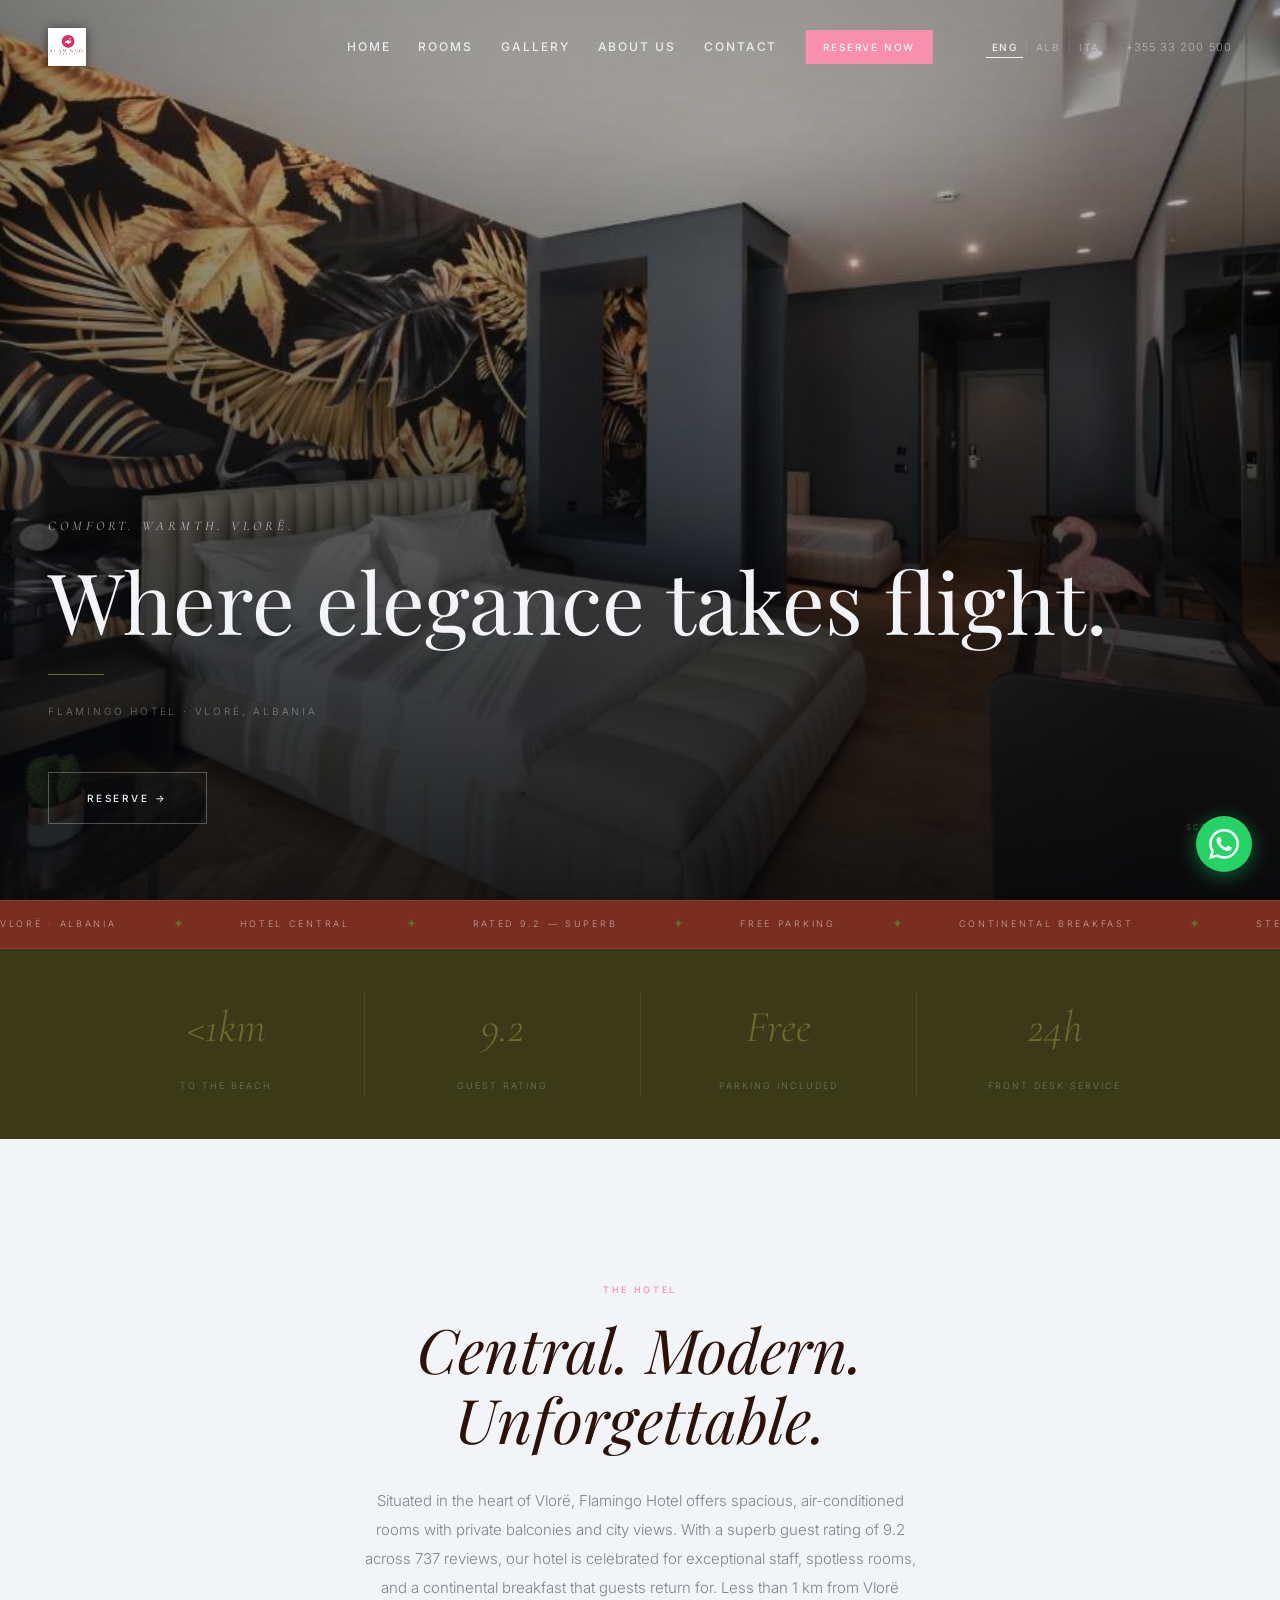
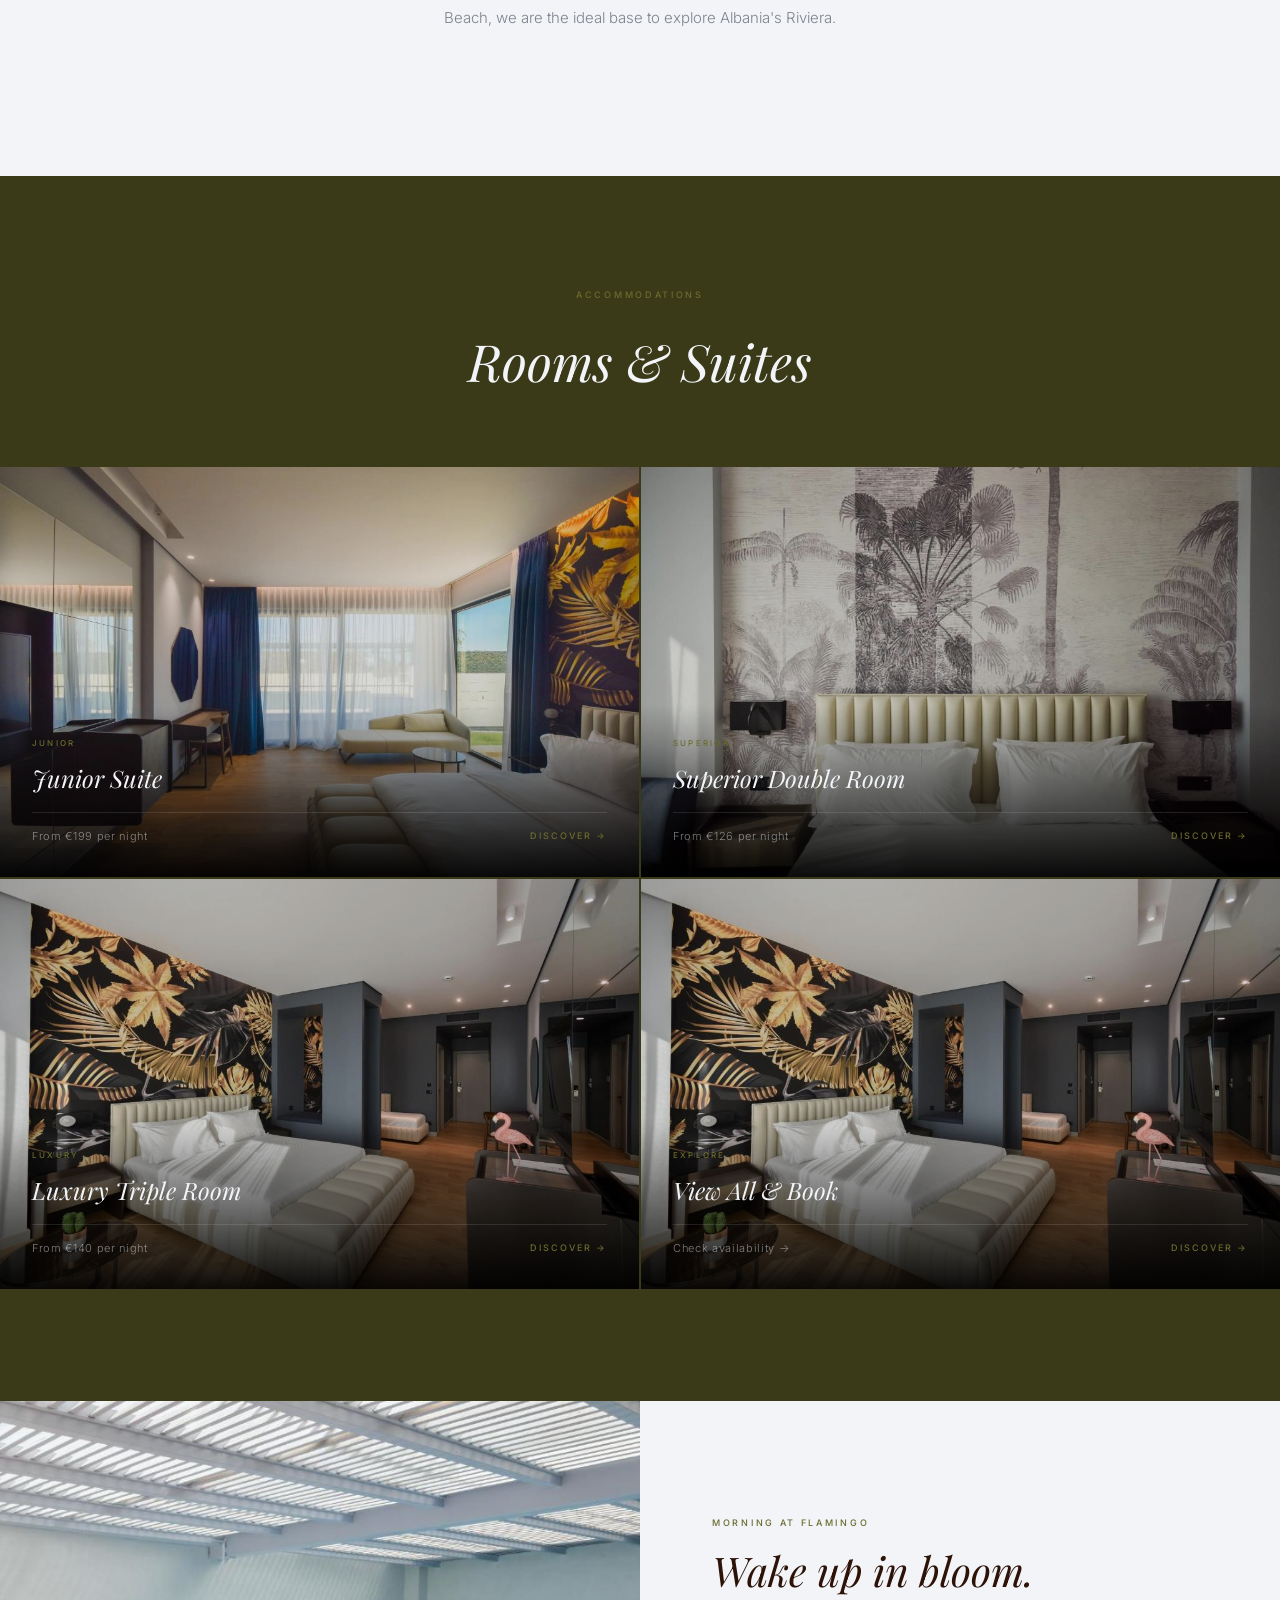
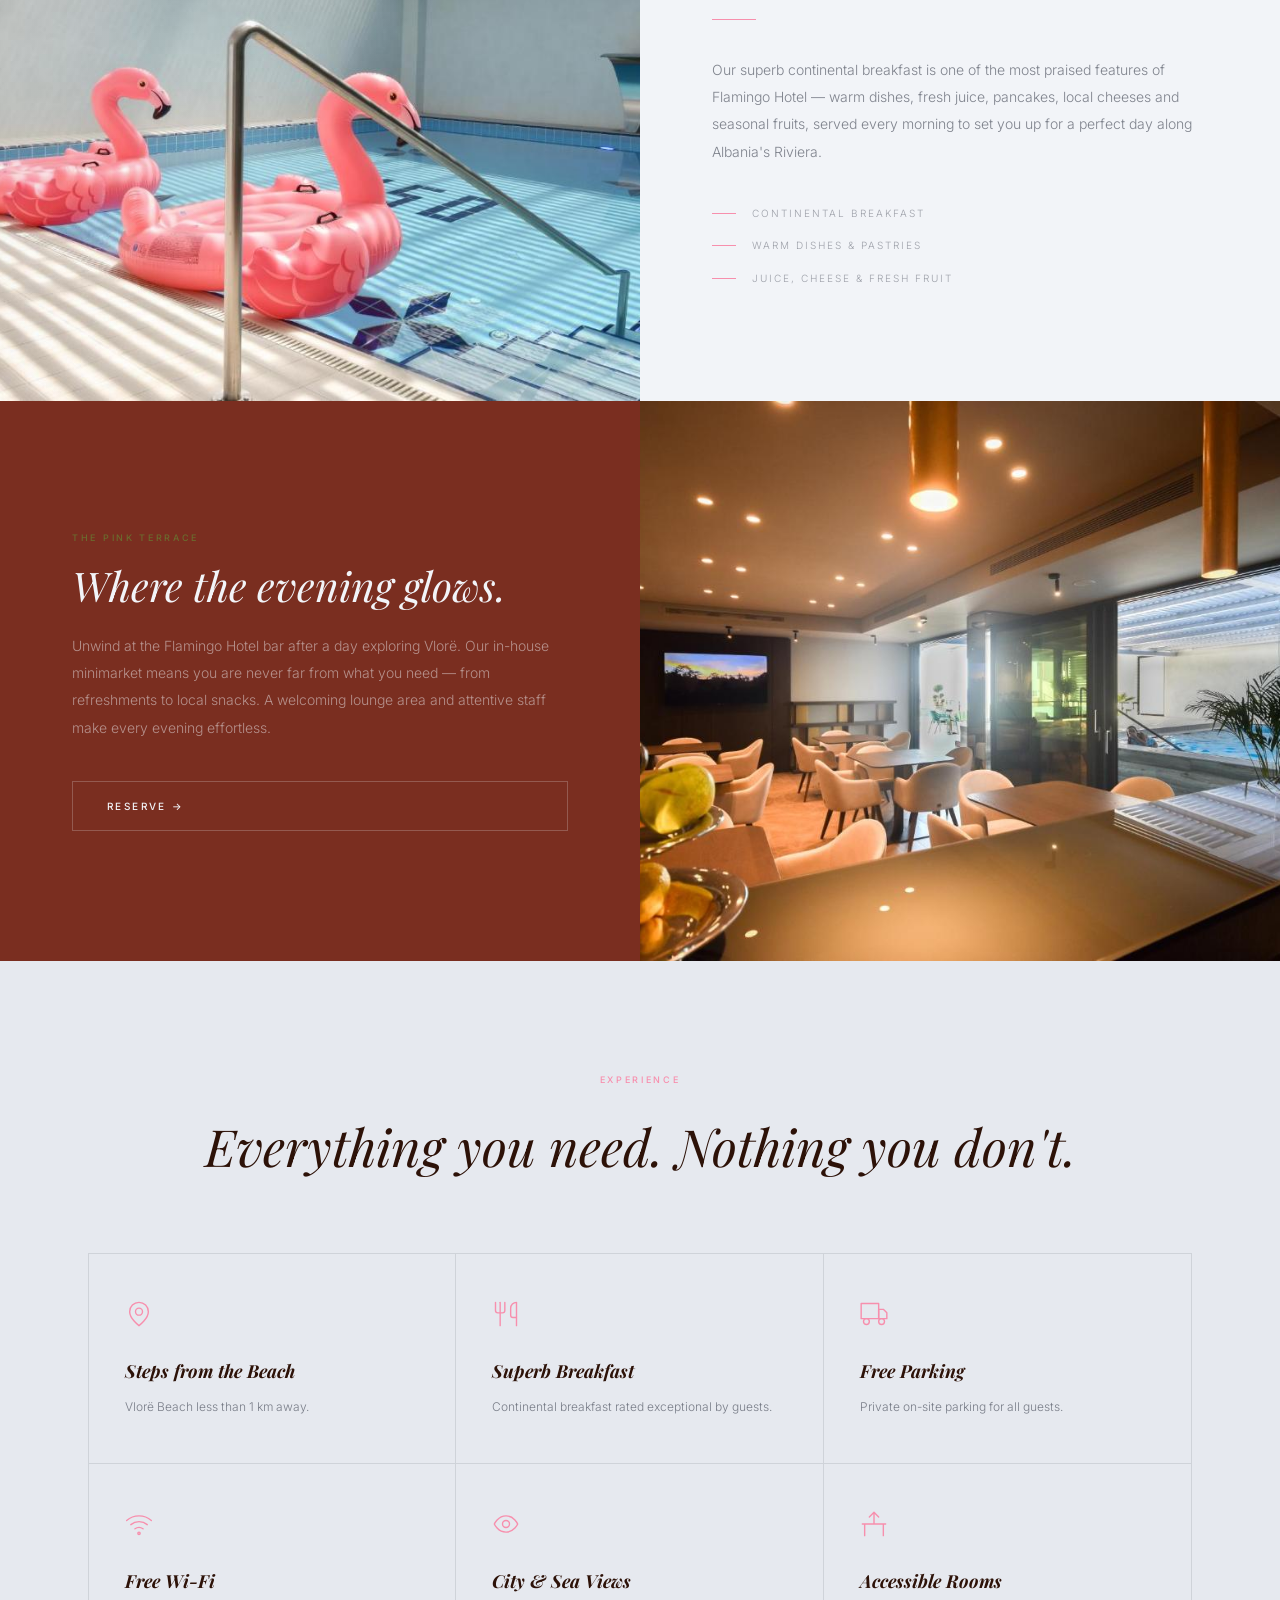
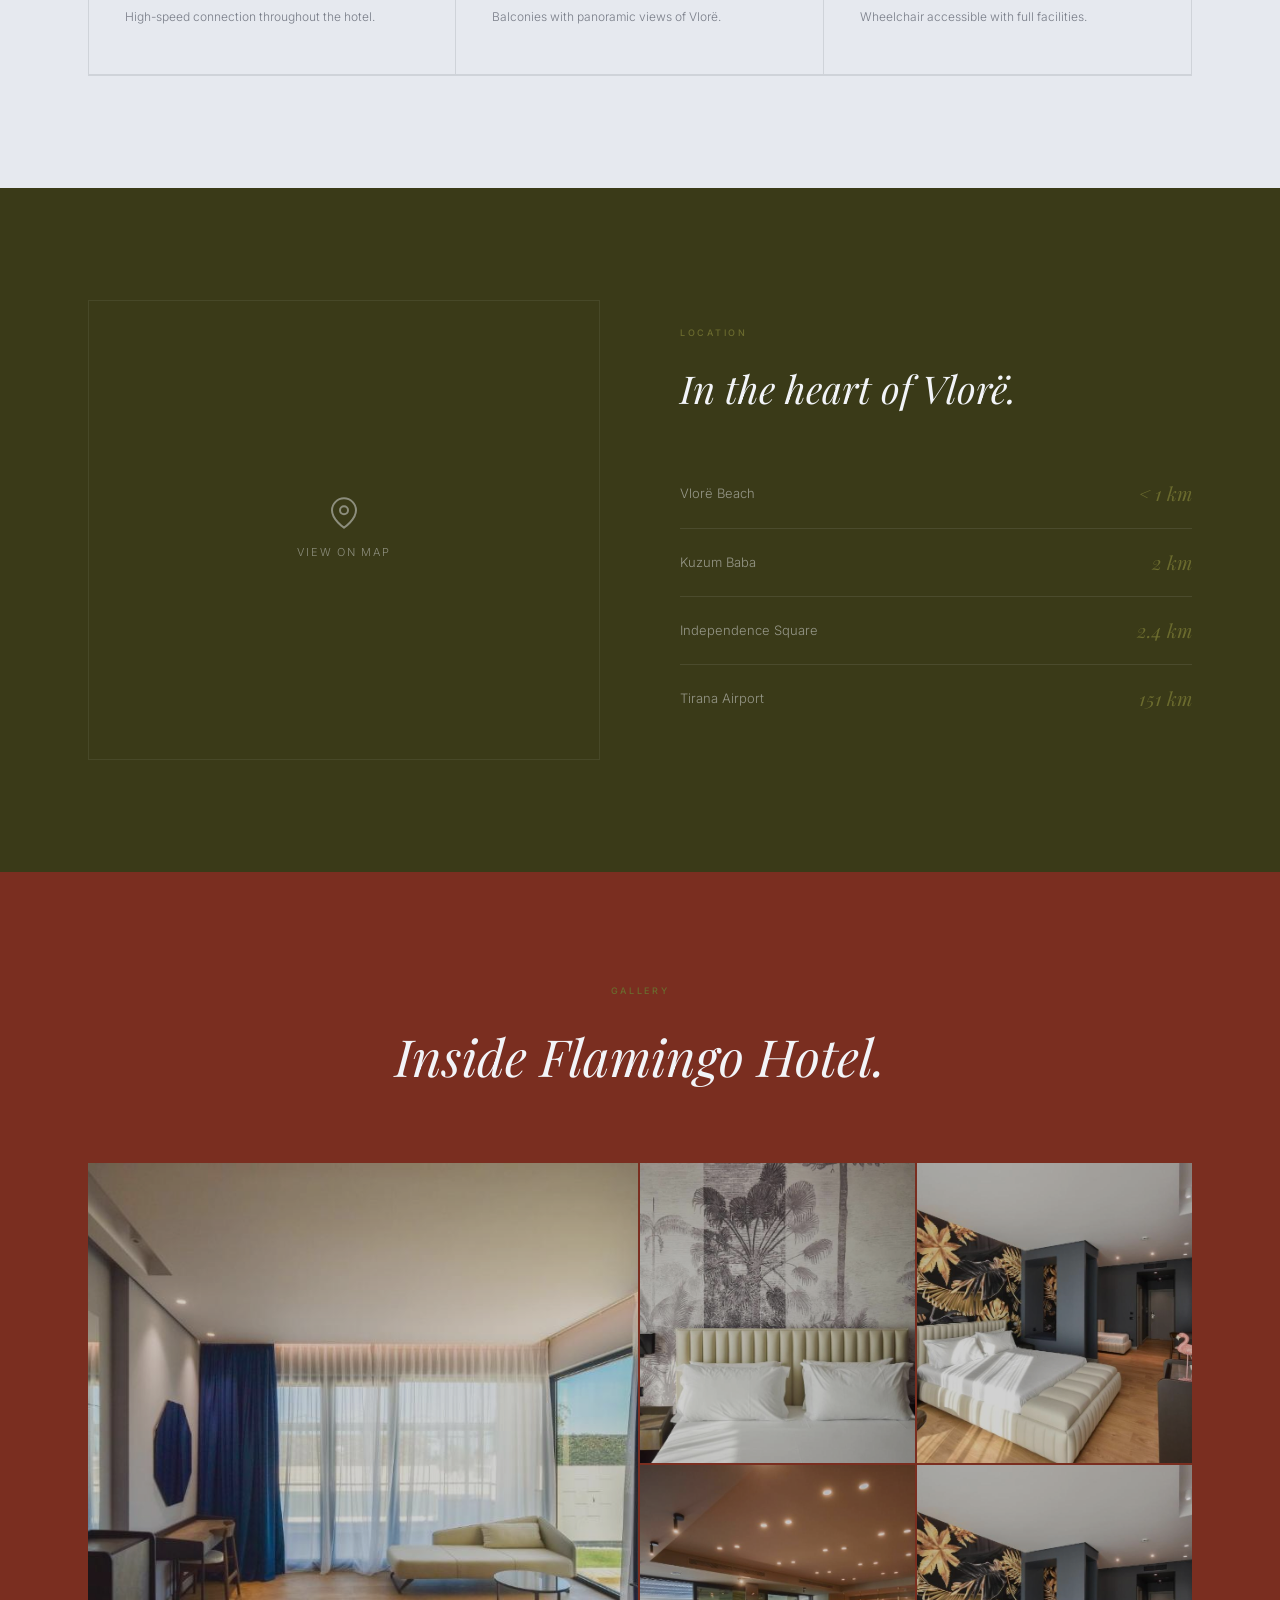
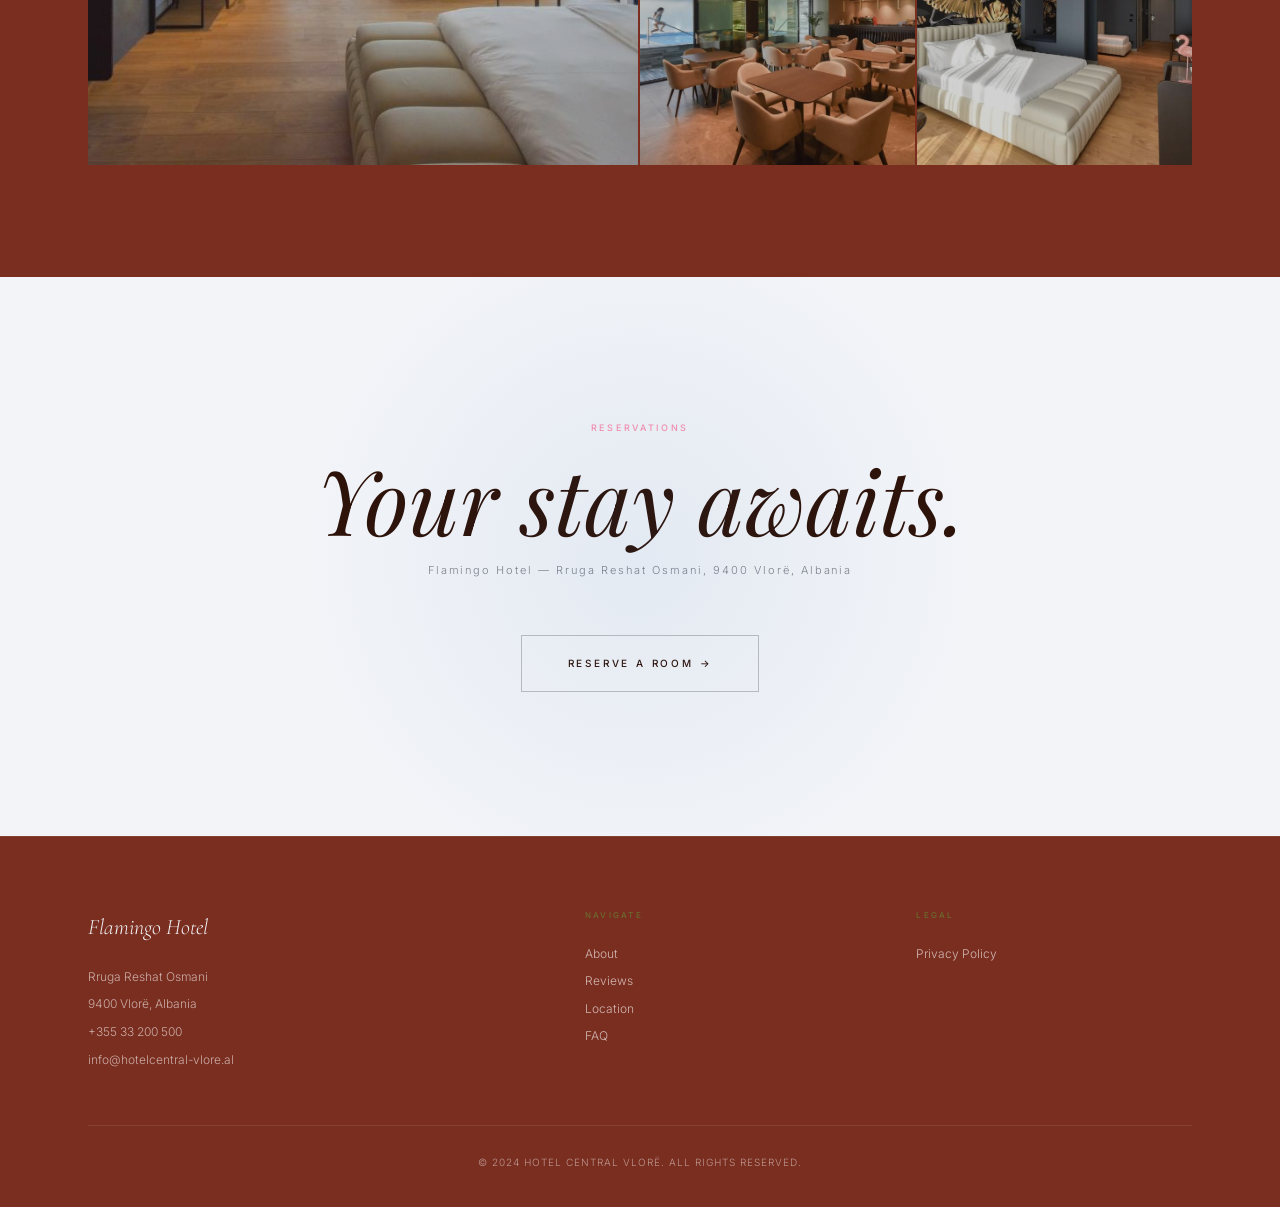
==== index.html @ c15d7612 "Initial commit — Flamingo Hotel Website" ====
﻿<!DOCTYPE html>
<html lang="en">
<head>
    <meta charset="UTF-8">
    <meta name="viewport" content="width=device-width, initial-scale=1.0">
    <title>Flamingo Hotel Vlorë | Luxury Hotel in Albania</title>
    <meta name="description" content="Flamingo Hotel in Vlorë, Albania. Elegant rooms, exceptional dining, and warm hospitality on the Albanian Riviera. Where elegance takes flight.">
    <meta name="keywords" content="Flamingo Hotel Vlore, hotel Albania, luxury accommodation Vlore, Vlore beach hotel, Albania hotel booking">
    <meta name="robots" content="index, follow">
    <link rel="canonical" href="https://www.hotelcentral-vlore.al/">
    <meta property="og:title" content="Flamingo Hotel Vlorë">
    <meta property="og:description" content="Modern hotel in Vlorë, Albania. Superb rating 9.2. Free parking, continental breakfast, spacious rooms.">
    <meta property="og:type" content="website">
    <meta property="og:url" content="https://www.hotelcentral-vlore.al/">
    <meta property="og:image" content="images/r3-hero.jpg">
    <script type="application/ld+json">{"@context":"https://schema.org","@type":"Hotel","name":"Flamingo Hotel","description":"Modern hotel with spacious rooms, free parking and continental breakfast in Vlorë, Albania","url":"https://www.hotelcentral-vlore.al","address":{"@type":"PostalAddress","streetAddress":"Rruga Reshat Osmani","addressLocality":"Vlorë","postalCode":"9400","addressCountry":"AL"},"starRating":{"@type":"Rating","ratingValue":"4"},"aggregateRating":{"@type":"AggregateRating","ratingValue":"9.2","reviewCount":"737"}}</script>

    <link rel="preconnect" href="https://res.cloudinary.com" crossorigin>
    <link rel="preconnect" href="https://fonts.gstatic.com" crossorigin>
    <link rel="dns-prefetch" href="https://cf.bstatic.com">
    <link rel="dns-prefetch" href="https://panel.bookersdesk.com">
    <link rel="preload" as="image"
          href="images/r3-hero.jpg"
          imagesrcset="images/r3-hero.jpg 768w,
                       images/r3-hero.jpg 1440w,
                       images/r3-hero.jpg 2160w"
          imagesizes="100vw"
          fetchpriority="high">
    <link rel="preload" as="style" href="https://fonts.googleapis.com/css2?family=Cormorant+Garamond:ital,wght@0,300;0,400;0,600;1,300;1,400;1,600&family=Playfair+Display:ital,wght@0,400;0,600;1,400&family=Inter:wght@300;400;500&display=optional" onload="this.onload=null;this.rel='stylesheet'">
    <noscript><link rel="stylesheet" href="https://fonts.googleapis.com/css2?family=Cormorant+Garamond:ital,wght@0,300;0,400;0,600;1,300;1,400;1,600&family=Playfair+Display:ital,wght@0,400;0,600;1,400&family=Inter:wght@300;400;500&display=optional"></noscript>


    <style>

        /* ── TOKENS ──────────────────────────────────── */
        :root {
            --dark:    #7A2E20;
            --dark2:   #3A3A18;
            --cream:   #F2F4F8;
            --cream2:  #E6E9EF;
            --ink:     #2D1208;
            --ink-m:   rgba(22,27,43,0.52);
            --border-c:rgba(22,27,43,0.11);
            --gold:    #F78FAD;
            --gold2:   #6B6B2E;
            --white:   #F2F4F8;
            --muted:   rgba(242,244,248,0.50);
            --border:  rgba(242,244,248,0.09);
            --font-d:  'Playfair Display', serif;
            --font-e:  'Cormorant Garamond', serif;
            --font-s:  'Inter', sans-serif;
            --ease:    cubic-bezier(0.4,0,0.2,1);
            --ease-out:cubic-bezier(0.16,1,0.3,1);
        }

        *, *::before, *::after { margin:0; padding:0; box-sizing:border-box; }
        html { scroll-behavior:smooth; }
        body {
            background:var(--dark);
            color:var(--white);
            font-family:var(--font-s);
            font-weight:300;
            line-height:1.65;
            -webkit-font-smoothing:antialiased;
            overflow-x:hidden;
        }
        img  { display:block; width:100%; object-fit:cover; }
        a    { text-decoration:none; color:inherit; }

        .container { max-width:1200px; margin:0 auto; padding:0 48px; }
        @media(max-width:768px){ .container{ padding:0 24px; } }

        .section-label {
            display:block; font-size:9px; letter-spacing:0.3em;
            text-transform:uppercase; color:var(--gold2);
            margin-bottom:16px; font-weight:500;
        }

        @keyframes fadeUp {
            from { opacity:0; transform:translateY(22px); }
            to   { opacity:1; transform:translateY(0); }
        }
        @keyframes wordIn {
            from { opacity:0; filter:blur(14px); transform:translateY(20px); }
            to   { opacity:1; filter:blur(0);    transform:translateY(0); }
        }
        @keyframes lineGrow { from { width:0; } to { width:56px; } }
        @keyframes scrollPulse {
            0%,100% { opacity:0.2; transform:translateY(0); }
            50%     { opacity:0.75; transform:translateY(10px); }
        }
        @keyframes ticker {
            from { transform:translateX(0); }
            to   { transform:translateX(-50%); }
        }

        .reveal {
            opacity:0; transform:translateY(36px);
            transition:opacity 1s var(--ease), transform 1s var(--ease);
        }
        .reveal.active { opacity:1; transform:translateY(0); }
        .reveal-left {
            opacity:0; transform:translateX(-40px);
            transition:opacity 1.1s var(--ease), transform 1.1s var(--ease);
        }
        .reveal-left.active  { opacity:1; transform:translateX(0); }
        .reveal-right {
            opacity:0; transform:translateX(40px);
            transition:opacity 1.1s var(--ease), transform 1.1s var(--ease);
        }
        .reveal-right.active { opacity:1; transform:translateX(0); }

        nav {
            position:fixed; top:0; left:0; width:100%; z-index:1000;
            padding:28px 48px;
            display:flex; justify-content:space-between; align-items:center;
            transition:background 0.5s var(--ease), padding 0.5s var(--ease), box-shadow 0.5s var(--ease);
            color:var(--white);
        }
        nav.scrolled {
            background:rgba(8,11,17,0.95);
            backdrop-filter:blur(18px) saturate(1.2);
            padding:16px 48px;
            box-shadow:0 1px 0 var(--border);
        }
        .nav-logo-wrap { display:flex; align-items:center; }
        .nav-logo-wrap img.nav-logo-img {
            height:38px; width:auto; object-fit:contain;
            filter:drop-shadow(0 1px 6px rgba(0,0,0,0.5));
            transition:height 0.5s;
        }
        nav.scrolled .nav-logo-img { height:30px; }
        /* centre nav links */
        .nav-center {
            display:flex; align-items:center; gap:28px;
            position:absolute; left:50%; transform:translateX(-50%); white-space:nowrap;
        }
        .nav-link {
            font-family:var(--font-s); font-size:12px; letter-spacing:0.16em;
            text-transform:uppercase; font-weight:500; color:var(--white);
            opacity:0.92; transition:opacity 0.2s; cursor:pointer;
        }
        .nav-link:hover { opacity:1; }
        .nav-cta-btn {
            font-family:var(--font-s); font-size:10px; letter-spacing:0.18em;
            text-transform:uppercase; font-weight:500;
            background:var(--gold); color:var(--white);
            padding:9px 18px; border:none; cursor:pointer;
            transition:background 0.25s, opacity 0.25s;
        }
        .nav-cta-btn:hover { background:var(--gold2); }
        .nav-right { display:flex; align-items:center; gap:20px; }
        .nav-phone { font-size:11px; letter-spacing:0.1em; opacity:0.55; }
        .lang-sw   { display:flex; align-items:center; gap:2px; }
        .lang-btn  {
            background:none; border:none; cursor:pointer;
            font-family:var(--font-s); font-size:10px; letter-spacing:0.14em;
            text-transform:uppercase; font-weight:500;
            color:inherit; opacity:0.38; transition:opacity 0.2s; padding:4px 6px;
        }
        .lang-btn:hover { opacity:0.85; }
        .lang-btn.active { opacity:1; border-bottom:1px solid currentColor; }
        .lang-div { font-size:9px; opacity:0.2; }

        @media(max-width:1024px){ .nav-center { display:none; } }
        /* mobile nav buttons */
        .mob-nav-btns {
            display:none;
        }
        .mob-nav-link {
            font-family:var(--font-s); font-size:10px; letter-spacing:0.16em;
            text-transform:uppercase; font-weight:500; color:var(--white);
            opacity:0.72; text-decoration:none; transition:opacity 0.2s;
            padding:6px 0;
        }
        .mob-nav-link:hover { opacity:1; }
        .mob-nav-cta {
            font-family:var(--font-s); font-size:10px; letter-spacing:0.16em;
            text-transform:uppercase; font-weight:500;
            background:var(--gold); color:var(--white);
            padding:7px 14px; text-decoration:none;
            transition:background 0.25s; white-space:nowrap;
        }
        .mob-nav-cta:hover { background:var(--gold2); }
        @media(max-width:768px){
            nav { padding:14px 20px; }
            nav.scrolled { padding:14px 20px; }
            .nav-right { display:none; }
            .mob-nav-btns {
                display:flex; align-items:center; gap:18px;
            }
        }

        /* WhatsApp float button */
        .wa-float {
            position:fixed; bottom:28px; right:28px; z-index:9999;
            width:56px; height:56px; border-radius:50%;
            background:#25D366; display:flex; align-items:center; justify-content:center;
            box-shadow:0 4px 20px rgba(37,211,102,0.45);
            transition:transform 0.25s, box-shadow 0.25s;
            cursor:pointer;
        }
        .wa-float:hover { transform:scale(1.1); box-shadow:0 6px 28px rgba(37,211,102,0.6); }
        .wa-float svg { width:30px; height:30px; fill:#fff; }

        .mobile-top {
            display:none; position:absolute;
            top:72px; left:0; right:0; z-index:10;
            padding:0 24px;
            justify-content:space-between; align-items:center;
        }
        .mobile-logo-text {
            font-family:var(--font-e); font-size:20px; font-style:italic;
            color:#fff; text-shadow:0 1px 8px rgba(0,0,0,0.7);
        }
        .mobile-lang { display:flex; align-items:center; gap:4px; }
        .mobile-lang .lang-btn  { color:#fff; font-size:11px; opacity:0.55; }
        .mobile-lang .lang-btn.active { opacity:1; border-bottom:1px solid rgba(255,255,255,0.65); }
        .mobile-lang .lang-div  { color:rgba(255,255,255,0.2); }
        @media(max-width:767px){ .mobile-top{ display:flex; } }

        .hero {
            position:relative; height:100vh; min-height:640px;
            overflow:hidden; display:flex; align-items:flex-end;
        }
        @keyframes curtainRetract {
            from { transform:scaleX(1); }
            to   { transform:scaleX(0); }
        }
        .hero-curtain-l,
        .hero-curtain-r {
            position:absolute; top:0; bottom:0; width:50.5%;
            background:#F78FAD; z-index:6; pointer-events:none;
            animation:curtainRetract 1.4s cubic-bezier(0.76,0,0.24,1) 0.05s forwards;
        }
        .hero-curtain-l { left:0; transform-origin:left center; }
        .hero-curtain-r { right:0; transform-origin:right center; }
        .hero-bg {
            position:absolute; inset:-60px; z-index:0;
            will-change:transform; transition:transform 0.1s linear; overflow:hidden;
        }
        .hero-bg-img {
            position:absolute; inset:0; width:100%; height:100%;
            object-fit:cover; object-position:center 40%;
        }
        @keyframes heroFloat {
            0%, 100% { transform:translateY(0); }
            50% { transform:translateY(-8px); }
        }
        @media(max-width:767px){
            .hero-bg { inset:0; animation:heroFloat 9s ease-in-out infinite; }
            .hero-bg-img { object-position:center top; }
        }
        .hero-glow {
            position:absolute; inset:0; z-index:1; pointer-events:none;
            background:radial-gradient(ellipse 50% 55% at 8% 92%, rgba(37,99,168,0.12) 0%, transparent 65%);
        }
        .hero-overlay {
            position:absolute; inset:0; z-index:2;
            background:
                radial-gradient(ellipse 130% 70% at 60% 15%, transparent 0%, rgba(0,0,0,0.42) 75%),
                linear-gradient(180deg, rgba(0,0,0,0.12) 0%, rgba(0,0,0,0.18) 30%, rgba(8,11,17,0.84) 100%);
        }
        .hero-content {
            position:relative; z-index:3;
            padding:0 48px 76px; width:100%;
        }
        @media(max-width:768px){ .hero-content{ padding:0 24px 108px; } }

        .hero-eyebrow {
            font-family:var(--font-e); font-size:13px; letter-spacing:0.3em;
            text-transform:uppercase; color:rgba(255,255,255,0.65);
            margin-bottom:20px; font-style:italic; font-weight:400;
            opacity:0; animation:fadeUp 0.9s var(--ease-out) forwards 1.4s;
        }
        .blur-word { display:inline-block; opacity:0; animation:wordIn 0.65s var(--ease-out) forwards; }
        .hero-title {
            font-family:var(--font-d); font-size:clamp(44px, 6.6vw, 96px);
            font-weight:400; color:var(--white); line-height:1.0; margin-bottom:32px;
        }
        @media(max-width:767px){ .hero-title{ font-size:clamp(38px,9.5vw,64px); } }

        .hero-divider {
            width:0; height:1px; background:var(--gold2); margin-bottom:28px;
            animation:lineGrow 0.8s var(--ease-out) forwards 2.9s;
        }
        .hero-sub {
            font-size:10px; letter-spacing:0.28em; text-transform:uppercase;
            color:rgba(255,255,255,0.38); margin-bottom:52px;
            opacity:0; animation:fadeUp 0.7s ease forwards 3.1s;
        }
        .hero-cta {
            display:inline-flex; align-items:center; gap:14px;
            border:1px solid rgba(255,255,255,0.28); color:var(--white);
            padding:17px 38px; font-size:10px; letter-spacing:0.28em;
            text-transform:uppercase; font-weight:500; cursor:pointer;
            transition:background 0.4s var(--ease), border-color 0.4s var(--ease);
            opacity:0; animation:fadeUp 0.7s ease forwards 3.3s;
        }
        .hero-cta:hover { background:var(--gold); border-color:var(--gold); }
        .scroll-cue {
            position:absolute; bottom:44px; right:48px; z-index:3;
            display:flex; flex-direction:column; align-items:center; gap:9px;
            font-size:8px; letter-spacing:0.3em; text-transform:uppercase;
            color:rgba(255,255,255,0.3);
            opacity:0; animation:fadeUp 0.7s ease forwards 3.5s;
        }
        .scroll-arrow { animation:scrollPulse 2.4s ease infinite 3.7s; }
        @media(max-width:768px){ .scroll-cue{ right:24px; bottom:150px; } }

        .ticker {
            background:var(--dark);
            border-top:1px solid var(--border);
            border-bottom:1px solid var(--border);
            padding:16px 0; overflow:hidden;
        }
        .ticker-track { display:flex; white-space:nowrap; animation:ticker 34s linear infinite; }
        .ticker-item {
            font-size:9px; letter-spacing:0.3em; text-transform:uppercase;
            color:rgba(242,244,248,0.6); padding-right:56px; flex-shrink:0;
        }
        .ticker-dot { color:var(--gold2); margin-right:56px; font-size:13px; line-height:1; flex-shrink:0; }

        .stats-bar { background:var(--dark2); padding:42px 0; }
        .stats-inner { display:grid; grid-template-columns:repeat(4,1fr); }
        .stat-item { padding:0 40px; border-left:1px solid var(--border); text-align:center; }
        .stat-item:first-child { border-left:none; }
        .stat-num { font-family:var(--font-e); font-size:44px; font-style:italic; color:var(--gold2); display:block; margin-bottom:7px; }
        .stat-label { font-size:9px; letter-spacing:0.22em; text-transform:uppercase; color:rgba(242,244,248,0.32); }
        @media(max-width:768px){
            .stats-inner { grid-template-columns:repeat(2,1fr); }
            .stat-item { border-left:none; border-top:1px solid var(--border); padding:26px 16px; }
            .stat-item:nth-child(1),.stat-item:nth-child(2) { border-top:none; }
        }

        .manifesto { background:var(--cream); padding:144px 0; text-align:center; }
        .manifesto-inner { max-width:740px; margin:0 auto; }
        .manifesto .section-label { color:var(--gold); }
        .manifesto-title {
            font-family:var(--font-d); font-size:clamp(34px,4.8vw,64px);
            font-weight:400; font-style:italic; line-height:1.14; margin-bottom:32px; color:var(--ink);
        }
        .manifesto-text { font-size:15px; color:var(--ink-m); line-height:1.95; max-width:560px; margin:0 auto; }
        @media(max-width:768px){ .manifesto{ padding:96px 0; } }

        .rooms { background:var(--dark2); padding:112px 0; }
        .section-head { text-align:center; margin-bottom:64px; }
        .section-head h2 {
            font-family:var(--font-d); font-size:clamp(32px,4vw,56px);
            font-weight:400; font-style:italic; color:var(--white);
        }
        .rooms-grid { display:grid; grid-template-columns:repeat(2,1fr); gap:2px; }
        @media(max-width:768px){ .rooms-grid{ grid-template-columns:1fr; gap:10px; } }

        .room-card { position:relative; overflow:hidden; display:block; }
        .room-card-img { height:410px; transition:transform 1.1s var(--ease), filter 0.5s; filter:brightness(0.85); }
        @media(max-width:768px){ .room-card-img{ height:275px; } }
        .room-card:hover .room-card-img { transform:scale(1.06); filter:brightness(0.68); }
        .room-card-body {
            position:absolute; bottom:0; left:0; right:0; padding:32px;
            background:linear-gradient(to top, rgba(0,0,0,0.94) 0%, rgba(0,0,0,0) 100%);
            color:var(--white);
        }
        .room-card-label { font-size:8px; letter-spacing:0.28em; text-transform:uppercase; color:var(--gold2); margin-bottom:8px; font-weight:500; }
        .room-card-name  { font-family:var(--font-d); font-size:24px; font-style:italic; margin-bottom:14px; }
        .room-card-footer {
            display:flex; justify-content:space-between; align-items:center;
            border-top:1px solid rgba(255,255,255,0.11); padding-top:14px;
        }
        .room-price { font-size:11px; opacity:0.5; letter-spacing:0.06em; }
        .room-link { font-size:9px; letter-spacing:0.22em; text-transform:uppercase; color:var(--gold2); font-weight:500; transition:letter-spacing 0.35s var(--ease); }
        .room-card:hover .room-link { letter-spacing:0.32em; }

        .spa { background:var(--cream); }
        .spa-inner { display:grid; grid-template-columns:1fr 1fr; min-height:600px; }
        .spa-img { overflow:hidden; position:relative; }
        .spa-img img { height:100%; transition:transform 1.2s var(--ease); }
        .spa-img:hover img { transform:scale(1.04); }
        .spa-img::after {
            content:''; position:absolute; inset:0;
            background:linear-gradient(135deg, rgba(37,99,168,0.06) 0%, transparent 55%);
            pointer-events:none;
        }
        .spa-content {
            padding:96px 72px; display:flex; flex-direction:column; justify-content:center;
            background:var(--cream);
        }
        .spa-content h2 {
            font-family:var(--font-d); font-size:clamp(30px,3.2vw,52px);
            font-weight:400; font-style:italic; margin-bottom:24px; line-height:1.16; color:var(--ink);
        }
        .gold-rule { width:44px; height:1px; background:var(--gold); margin-bottom:36px; }
        .spa-content p  { font-size:14px; color:var(--ink-m); line-height:1.95; margin-bottom:40px; }
        .spa-features   { display:flex; flex-direction:column; gap:16px; }
        .spa-feature    {
            display:flex; align-items:center; gap:16px;
            font-size:10px; letter-spacing:0.2em; text-transform:uppercase;
            color:rgba(22,27,43,0.38);
        }
        .spa-feature::before { content:''; width:24px; height:1px; background:var(--gold); flex-shrink:0; }
        @media(max-width:768px){
            .spa-inner { grid-template-columns:1fr; }
            .spa-img   { height:320px; }
            .spa-content{ padding:60px 24px; }
        }

        .restaurant { background:var(--dark); }
        .rest-inner { display:grid; grid-template-columns:1fr 1fr; min-height:560px; }
        .rest-content {
            padding:96px 72px; display:flex; flex-direction:column; justify-content:center;
            order:1; background:var(--dark);
        }
        .rest-img { overflow:hidden; order:2; }
        .rest-img img { height:100%; transition:transform 1.2s var(--ease); }
        .rest-img:hover img { transform:scale(1.04); }
        .rest-content h2 {
            font-family:var(--font-d); font-size:clamp(28px,3.2vw,50px);
            font-weight:400; font-style:italic; margin-bottom:22px; line-height:1.16; color:var(--white);
        }
        .rest-content p { font-size:14px; color:var(--muted); line-height:1.95; margin-bottom:40px; }
        .rest-cta {
            display:inline-flex; align-items:center; gap:12px;
            border:1px solid rgba(242,244,248,0.22); color:var(--white);
            padding:16px 34px; font-size:10px; letter-spacing:0.24em;
            text-transform:uppercase; font-weight:500; cursor:pointer;
            transition:background 0.4s var(--ease), border-color 0.4s var(--ease);
        }
        .rest-cta:hover { background:var(--gold); border-color:var(--gold); }
        @media(max-width:768px){
            .rest-inner   { grid-template-columns:1fr; }
            .rest-img     { height:300px; order:1; }
            .rest-content { order:2; padding:60px 24px; }
        }

        .amenities { background:var(--cream2); padding:112px 0; }
        .amenities .section-head h2 { color:var(--ink); }
        .amenities .section-label   { color:var(--gold); }
        .amenities-grid {
            display:grid; grid-template-columns:repeat(3,1fr);
            border:1px solid var(--border-c);
        }
        @media(max-width:768px){ .amenities-grid{ grid-template-columns:repeat(2,1fr); } }
        .amenity-item {
            padding:46px 36px; border-right:1px solid var(--border-c);
            border-bottom:1px solid var(--border-c); transition:background 0.35s;
        }
        .amenity-item:hover { background:var(--cream); }
        .amenity-item:nth-child(3n){ border-right:none; }
        @media(max-width:768px){
            .amenity-item:nth-child(3n) { border-right:1px solid var(--border-c); }
            .amenity-item:nth-child(2n) { border-right:none; }
        }
        .amenity-icon { margin-bottom:22px; color:var(--gold); }
        .amenity-name { font-family:var(--font-d); font-size:18px; font-style:italic; margin-bottom:9px; color:var(--ink); }
        .amenity-desc { font-size:12px; color:var(--ink-m); line-height:1.78; }

        .location { background:var(--dark2); padding:112px 0; }
        .loc-inner { display:grid; grid-template-columns:1fr 1fr; gap:80px; align-items:center; }
        @media(max-width:768px){ .loc-inner{ grid-template-columns:1fr; gap:40px; } }
        .loc-map { overflow:hidden; height:460px; }
        .loc-map iframe { width:100%; height:100%; border:0; filter:grayscale(1) brightness(0.32) contrast(1.1); }
        .loc-content h2 {
            font-family:var(--font-d); font-size:clamp(28px,3vw,48px);
            font-weight:400; font-style:italic; margin-bottom:40px; color:var(--white);
        }
        .distance-list { list-style:none; }
        .distance-item {
            display:flex; justify-content:space-between; align-items:center;
            padding:18px 0; border-bottom:1px solid var(--border);
            font-size:13px; color:var(--muted);
        }
        .distance-item:last-child { border-bottom:none; }
        .dist-val { font-family:var(--font-d); font-size:19px; font-style:italic; color:var(--gold2); }

        .gallery { background:var(--dark); padding:112px 0; }
        .gallery-grid {
            display:grid; grid-template-columns:2fr 1fr 1fr;
            grid-template-rows:300px 300px; gap:2px;
        }
        @media(max-width:768px){
            .gallery-grid { grid-template-columns:1fr 1fr; grid-template-rows:200px 200px 200px; }
            .gallery-item.tall { grid-row:auto; }
        }
        .gallery-item { overflow:hidden; }
        .gallery-item img { height:100%; transition:transform 0.95s var(--ease), filter 0.4s; filter:brightness(0.82); }
        .gallery-item:hover img { transform:scale(1.08); filter:brightness(0.65); }
        .gallery-item.tall { grid-row:1/3; }

        .cta { background:var(--cream); padding:144px 0; text-align:center; position:relative; overflow:hidden; }
        .cta::before {
            content:''; position:absolute; top:50%; left:50%; transform:translate(-50%,-50%);
            width:700px; height:700px;
            background:radial-gradient(circle, rgba(37,99,168,0.07) 0%, transparent 68%);
            pointer-events:none;
        }
        .cta .section-label { color:var(--gold); }
        .cta h2 {
            font-family:var(--font-d); font-size:clamp(46px,7vw,104px);
            font-weight:400; font-style:italic; color:var(--ink); margin-bottom:16px; line-height:1.04;
        }
        .cta-sub { font-size:11px; letter-spacing:0.18em; color:var(--ink-m); margin-bottom:56px; }
        .cta-btn {
            display:inline-flex; align-items:center; gap:14px;
            border:1px solid rgba(22,27,43,0.25); color:var(--ink);
            padding:19px 46px; font-size:10px; letter-spacing:0.28em;
            text-transform:uppercase; font-weight:500; cursor:pointer;
            transition:background 0.4s var(--ease), border-color 0.4s var(--ease), color 0.4s;
        }
        .cta-btn:hover { background:var(--gold); border-color:var(--gold); color:var(--white); }
        @media(max-width:768px){ .cta{ padding:96px 0; } }

        footer {
            background:var(--dark); border-top:1px solid var(--border);
            color:rgba(255,255,255,0.6); padding:72px 0 36px;
        }
        .footer-grid {
            display:grid; grid-template-columns:1.6fr 1fr 1fr;
            gap:56px; margin-bottom:52px;
        }
        @media(max-width:768px){ .footer-grid{ grid-template-columns:1fr; gap:32px; } }
        .footer-brand { font-family:var(--font-e); font-size:22px; font-style:italic; color:var(--white); display:block; margin-bottom:18px; }
        .footer-col-title { font-size:8px; letter-spacing:0.28em; text-transform:uppercase; color:var(--gold2); display:block; margin-bottom:18px; font-weight:500; }
        footer p, footer li { font-size:12px; line-height:2.3; }
        footer a { color:rgba(255,255,255,0.65); transition:color 0.2s; }
        footer a:hover { color:var(--gold2); }
        .footer-bottom {
            border-top:1px solid var(--border); padding-top:28px;
            text-align:center; font-size:10px; letter-spacing:0.1em; color:rgba(255,255,255,0.5);
        }

        @media(prefers-reduced-motion:reduce){
            .reveal,.reveal-left,.reveal-right { transition:opacity 0.3s; transform:none !important; }
            .hero-bg { transform:none !important; }
            .blur-word { animation:fadeUp 0.4s ease forwards; }
            .ticker-track { animation:none; }
        }

        /* map click-to-load */
        .map-placeholder {
            width:100%; height:100%; min-height:460px;
            background:var(--dark2);
            border:1px solid rgba(242,244,248,0.07);
            display:flex; align-items:center; justify-content:center;
            cursor:pointer;
            transition:background 0.25s;
        }
        .map-placeholder:hover { background:rgba(37,99,168,0.12); }
        .map-ph-inner {
            display:flex; flex-direction:column; align-items:center; gap:14px;
            color:rgba(242,244,248,0.45);
            font-family:var(--font-s); font-size:11px; letter-spacing:0.16em;
            text-transform:uppercase;
        }
        .map-frame-hidden { display:none; width:100%; height:460px; border:0; }
    </style>
</head>
<body>

<!-- NAV -->
<nav id="navbar">
    <div class="nav-logo-wrap">
        <img src="images/logo.jpg"
             alt="Flamingo Hotel" class="nav-logo-img" width="147" height="66">
    </div>
    <div class="nav-center">
        <a href="#home"     class="nav-link">Home</a>
        <a href="#rooms"    class="nav-link">Rooms</a>
        <a href="#gallery"  class="nav-link">Gallery</a>
        <a href="#about"    class="nav-link">About Us</a>
        <a href="#contact"  class="nav-link">Contact</a>
        <a href="booking.html" class="nav-cta-btn">Reserve Now</a>
    </div>
    <div class="mob-nav-btns">
        <a href="#home"    class="mob-nav-link">Home</a>
        <a href="#rooms"   class="mob-nav-link">Rooms</a>
        <a href="booking.html" class="mob-nav-cta">Reserve Now</a>
    </div>
    <div class="nav-right">
        <div class="lang-sw">
            <button class="lang-btn active" onclick="setLang('en')">ENG</button>
            <span class="lang-div">|</span>
            <button class="lang-btn" onclick="setLang('sq')">ALB</button>
            <span class="lang-div">|</span>
            <button class="lang-btn" onclick="setLang('it')">ITA</button>
        </div>
        <span class="nav-phone">+355 33 200 500</span>
    </div>
</nav>

<!-- HERO -->
<section class="hero" id="home">
    <div class="hero-curtain-l"></div>
    <div class="hero-curtain-r"></div>
    <div class="hero-bg" id="heroBg">
        <img class="hero-bg-img"
            src="images/r3-hero.jpg"
            srcset="images/r3-hero.jpg 768w,
                    images/r3-hero.jpg 1440w,
                    images/r3-hero.jpg 2160w"
            sizes="100vw"
            alt="Flamingo Hotel Vlorë exterior"
            fetchpriority="high"
            loading="eager"
            width="2160" height="1440">
    </div>
    <div class="hero-glow"></div>
    <div class="hero-overlay"></div>

    <div class="mobile-top">
        <span class="mobile-logo-text">Flamingo Hotel</span>
        <div class="mobile-lang">
            <button class="lang-btn active" onclick="setLang('en')">ENG</button>
            <span class="lang-div">|</span>
            <button class="lang-btn" onclick="setLang('sq')">ALB</button>
            <span class="lang-div">|</span>
            <button class="lang-btn" onclick="setLang('it')">ITA</button>
        </div>
    </div>

    <div class="hero-content">
        <p class="hero-eyebrow" data-i18n="heroLabel"></p>
        <h1 class="hero-title" id="heroTitle">Where elegance takes flight.</h1>
        <div class="hero-divider"></div>
        <p class="hero-sub" data-i18n="heroSub"></p>
        <a href="booking.html" class="hero-cta" data-i18n="reserve"></a>
    </div>

    <div class="scroll-cue">
        <span data-i18n="scroll"></span>
        <span class="scroll-arrow">↓</span>
    </div>
</section>

<!-- TICKER -->
<div class="ticker" aria-hidden="true">
    <div class="ticker-track">
        <span class="ticker-item">VLORË · ALBANIA</span>
        <span class="ticker-dot">✦</span>
        <span class="ticker-item">HOTEL CENTRAL</span>
        <span class="ticker-dot">✦</span>
        <span class="ticker-item">RATED 9.2 — SUPERB</span>
        <span class="ticker-dot">✦</span>
        <span class="ticker-item">FREE PARKING</span>
        <span class="ticker-dot">✦</span>
        <span class="ticker-item">CONTINENTAL BREAKFAST</span>
        <span class="ticker-dot">✦</span>
        <span class="ticker-item">STEPS FROM THE BEACH</span>
        <span class="ticker-dot">✦</span>
        <span class="ticker-item">VLORË · ALBANIA</span>
        <span class="ticker-dot">✦</span>
        <span class="ticker-item">HOTEL CENTRAL</span>
        <span class="ticker-dot">✦</span>
        <span class="ticker-item">RATED 9.2 — SUPERB</span>
        <span class="ticker-dot">✦</span>
        <span class="ticker-item">FREE PARKING</span>
        <span class="ticker-dot">✦</span>
        <span class="ticker-item">CONTINENTAL BREAKFAST</span>
        <span class="ticker-dot">✦</span>
        <span class="ticker-item">STEPS FROM THE BEACH</span>
        <span class="ticker-dot">✦</span>
    </div>
</div>

<!-- STATS -->
<div class="stats-bar">
    <div class="container">
        <div class="stats-inner reveal">
            <div class="stat-item"><span class="stat-num">&lt;1km</span><span class="stat-label" data-i18n="stat1"></span></div>
            <div class="stat-item"><span class="stat-num">9.2</span><span class="stat-label" data-i18n="stat2"></span></div>
            <div class="stat-item"><span class="stat-num" style="font-family:var(--font-e);font-style:italic;">Free</span><span class="stat-label" data-i18n="stat3"></span></div>
            <div class="stat-item"><span class="stat-num">24h</span><span class="stat-label" data-i18n="stat4"></span></div>
        </div>
    </div>
</div>

<!-- MANIFESTO -->
<section class="manifesto" id="about">
    <div class="container">
        <div class="manifesto-inner reveal">
            <span class="section-label" data-i18n="manifestoLabel"></span>
            <h2 class="manifesto-title" data-i18n="manifestoTitle"></h2>
            <p class="manifesto-text" data-i18n="manifestoText"></p>
        </div>
    </div>
</section>

<!-- ROOMS -->
<section class="rooms" id="rooms">
    <div class="container">
        <div class="section-head reveal">
            <span class="section-label" data-i18n="roomsLabel"></span>
            <h2 data-i18n="roomsTitle"></h2>
        </div>
    </div>
    <div class="rooms-grid">
        <a href="room1.html" class="room-card reveal">
            <img class="room-card-img" src="images/r1-hero.jpg" alt="Junior Suite" width="812" height="481" loading="lazy">
            <div class="room-card-body">
                <div class="room-card-label" data-i18n="r1label"></div>
                <div class="room-card-name"  data-i18n="r1name"></div>
                <div class="room-card-footer">
                    <span class="room-price" data-i18n="r1price"></span>
                    <span class="room-link"  data-i18n="discover"></span>
                </div>
            </div>
        </a>
        <a href="room2.html" class="room-card reveal">
            <img class="room-card-img" src="images/r2-hero.jpg" alt="Superior Double Room" width="812" height="481" loading="lazy">
            <div class="room-card-body">
                <div class="room-card-label" data-i18n="r2label"></div>
                <div class="room-card-name"  data-i18n="r2name"></div>
                <div class="room-card-footer">
                    <span class="room-price" data-i18n="r2price"></span>
                    <span class="room-link"  data-i18n="discover"></span>
                </div>
            </div>
        </a>
        <a href="room3.html" class="room-card reveal">
            <img class="room-card-img" src="images/r3-hero.jpg" alt="Luxury Triple Room" width="812" height="481" loading="lazy">
            <div class="room-card-body">
                <div class="room-card-label" data-i18n="r3label"></div>
                <div class="room-card-name"  data-i18n="r3name"></div>
                <div class="room-card-footer">
                    <span class="room-price" data-i18n="r3price"></span>
                    <span class="room-link"  data-i18n="discover"></span>
                </div>
            </div>
        </a>
        <a href="booking.html" class="room-card reveal">
            <img class="room-card-img" src="images/r3-hero.jpg" alt="Flamingo Hotel Vlorë" width="750" height="500" loading="lazy">
            <div class="room-card-body">
                <div class="room-card-label" data-i18n="r4label"></div>
                <div class="room-card-name"  data-i18n="r4name"></div>
                <div class="room-card-footer">
                    <span class="room-price" data-i18n="r4price"></span>
                    <span class="room-link"  data-i18n="discover"></span>
                </div>
            </div>
        </a>
    </div>
</section>

<!-- BREAKFAST -->
<section class="spa" id="breakfast">
    <div class="spa-inner">
        <div class="spa-img reveal-left">
            <img src="images/section-1.jpg" alt="Flamingo Hotel" width="879" height="683" loading="lazy">
        </div>
        <div class="spa-content reveal-right">
            <span class="section-label" data-i18n="spaLabel"></span>
            <h2 data-i18n="spaTitle"></h2>
            <div class="gold-rule"></div>
            <p data-i18n="spaText"></p>
            <div class="spa-features">
                <div class="spa-feature" data-i18n="spaf1"></div>
                <div class="spa-feature" data-i18n="spaf2"></div>
                <div class="spa-feature" data-i18n="spaf3"></div>
            </div>
        </div>
    </div>
</section>

<!-- BAR & LOUNGE -->
<section class="restaurant" id="bar">
    <div class="rest-inner">
        <div class="rest-content reveal-left">
            <span class="section-label" data-i18n="restLabel"></span>
            <h2 data-i18n="restTitle"></h2>
            <p data-i18n="restText"></p>
            <a href="booking.html" class="rest-cta" data-i18n="reserve"></a>
        </div>
        <div class="rest-img reveal-right">
            <img src="images/section-2.jpg" alt="Flamingo Hotel" width="938" height="683" loading="lazy">
        </div>
    </div>
</section>

<!-- AMENITIES -->
<section class="amenities" id="amenities">
    <div class="container">
        <div class="section-head reveal">
            <span class="section-label" data-i18n="amLabel"></span>
            <h2 data-i18n="amTitle"></h2>
        </div>
        <div class="amenities-grid reveal">
            <div class="amenity-item">
                <div class="amenity-icon"><svg width="28" height="28" viewBox="0 0 24 24" fill="none" stroke="currentColor" stroke-width="1.2" stroke-linecap="round" stroke-linejoin="round"><path d="M20 10c0 6-8 12-8 12s-8-6-8-12a8 8 0 0 1 16 0Z"/><circle cx="12" cy="10" r="3"/></svg></div>
                <h3 class="amenity-name" data-i18n="am1n"></h3>
                <p class="amenity-desc"  data-i18n="am1d"></p>
            </div>
            <div class="amenity-item">
                <div class="amenity-icon"><svg width="28" height="28" viewBox="0 0 24 24" fill="none" stroke="currentColor" stroke-width="1.2" stroke-linecap="round" stroke-linejoin="round"><path d="M3 2v7c0 1.1.9 2 2 2h4a2 2 0 0 0 2-2V2"/><path d="M7 2v20"/><path d="M21 15V2a5 5 0 0 0-5 5v6c0 1.1.9 2 2 2h3Zm0 0v7"/></svg></div>
                <h3 class="amenity-name" data-i18n="am2n"></h3>
                <p class="amenity-desc"  data-i18n="am2d"></p>
            </div>
            <div class="amenity-item">
                <div class="amenity-icon"><svg width="28" height="28" viewBox="0 0 24 24" fill="none" stroke="currentColor" stroke-width="1.2" stroke-linecap="round" stroke-linejoin="round"><rect x="1" y="3" width="15" height="13"/><path d="M16 8h4l3 3v5h-7V8Z"/><circle cx="5.5" cy="18.5" r="2.5"/><circle cx="18.5" cy="18.5" r="2.5"/></svg></div>
                <h3 class="amenity-name" data-i18n="am3n"></h3>
                <p class="amenity-desc"  data-i18n="am3d"></p>
            </div>
            <div class="amenity-item">
                <div class="amenity-icon"><svg width="28" height="28" viewBox="0 0 24 24" fill="none" stroke="currentColor" stroke-width="1.2" stroke-linecap="round" stroke-linejoin="round"><path d="M5 12.55a11 11 0 0 1 14.08 0"/><path d="M1.42 9a16 16 0 0 1 21.16 0"/><path d="M8.53 16.11a6 6 0 0 1 6.95 0"/><circle cx="12" cy="20" r="1"/></svg></div>
                <h3 class="amenity-name" data-i18n="am4n"></h3>
                <p class="amenity-desc"  data-i18n="am4d"></p>
            </div>
            <div class="amenity-item">
                <div class="amenity-icon"><svg width="28" height="28" viewBox="0 0 24 24" fill="none" stroke="currentColor" stroke-width="1.2" stroke-linecap="round" stroke-linejoin="round"><path d="M2 12s3-7 10-7 10 7 10 7-3 7-10 7-10-7-10-7Z"/><circle cx="12" cy="12" r="3"/></svg></div>
                <h3 class="amenity-name" data-i18n="am5n"></h3>
                <p class="amenity-desc"  data-i18n="am5d"></p>
            </div>
            <div class="amenity-item">
                <div class="amenity-icon"><svg width="28" height="28" viewBox="0 0 24 24" fill="none" stroke="currentColor" stroke-width="1.2" stroke-linecap="round" stroke-linejoin="round"><path d="M4 22V12M20 22V12M2 12h20M12 2v10M8 6l4-4 4 4"/></svg></div>
                <h3 class="amenity-name" data-i18n="am6n"></h3>
                <p class="amenity-desc"  data-i18n="am6d"></p>
            </div>
        </div>
    </div>
</section>

<!-- LOCATION -->
<section class="location" id="location">
    <div class="container">
        <div class="loc-inner">
            <div class="loc-map reveal-left">
                <div class="map-placeholder" id="mapPlaceholder" onclick="loadMap(this)" title="Click to load map">
                    <div class="map-ph-inner">
                        <svg width="32" height="32" viewBox="0 0 24 24" fill="none" stroke="currentColor" stroke-width="1.5" stroke-linecap="round" stroke-linejoin="round"><path d="M21 10c0 7-9 13-9 13s-9-6-9-13a9 9 0 0118 0z"/><circle cx="12" cy="10" r="3"/></svg>
                        <span>View on Map</span>
                    </div>
                </div>
                <iframe id="mapFrame" class="map-frame-hidden" allowfullscreen title="Flamingo Hotel location"></iframe>
            </div>
            <div class="loc-content reveal-right">
                <span class="section-label" data-i18n="locLabel"></span>
                <h2 data-i18n="locTitle"></h2>
                <ul class="distance-list">
                    <li class="distance-item"><span data-i18n="loc1"></span><span class="dist-val" data-i18n="loc1d"></span></li>
                    <li class="distance-item"><span data-i18n="loc2"></span><span class="dist-val" data-i18n="loc2d"></span></li>
                    <li class="distance-item"><span data-i18n="loc3"></span><span class="dist-val" data-i18n="loc3d"></span></li>
                    <li class="distance-item"><span data-i18n="loc4"></span><span class="dist-val" data-i18n="loc4d"></span></li>
                </ul>
            </div>
        </div>
    </div>
</section>

<!-- GALLERY -->
<section class="gallery" id="gallery">
    <div class="container">
        <div class="section-head reveal">
            <span class="section-label" data-i18n="galLabel"></span>
            <h2 data-i18n="galTitle"></h2>
        </div>
        <div class="gallery-grid reveal">
            <div class="gallery-item tall">
                <img src="images/r1-hero.jpg" alt="Flamingo Hotel Vlorë" loading="lazy">
            </div>
            <div class="gallery-item">
                <img src="images/r2-hero.jpg" alt="Flamingo Hotel Vlorë" loading="lazy">
            </div>
            <div class="gallery-item">
                <img src="images/r3-hero.jpg" alt="Flamingo Hotel Vlorë" loading="lazy">
            </div>
            <div class="gallery-item">
                <img src="images/section-3.jpg" alt="Flamingo Hotel Vlorë" loading="lazy">
            </div>
            <div class="gallery-item">
                <img src="images/r3-hero.jpg" alt="Flamingo Hotel Vlorë" width="750" height="500" loading="lazy">
            </div>
        </div>
    </div>
</section>

<!-- CTA -->
<section class="cta reveal">
    <div class="container">
        <span class="section-label" data-i18n="ctaLabel"></span>
        <h2 data-i18n="ctaTitle"></h2>
        <p class="cta-sub" data-i18n="ctaSub"></p>
        <a href="booking.html" class="cta-btn" data-i18n="ctaBtn"></a>
    </div>
</section>

<!-- FOOTER -->
<!-- WHATSAPP FLOAT -->
<a href="https://wa.me/35533200500" class="wa-float" target="_blank" rel="noopener" aria-label="Chat on WhatsApp">
    <svg viewBox="0 0 24 24" xmlns="http://www.w3.org/2000/svg"><path d="M17.472 14.382c-.297-.149-1.758-.867-2.03-.967-.273-.099-.471-.148-.67.15-.197.297-.767.966-.94 1.164-.173.199-.347.223-.644.075-.297-.15-1.255-.463-2.39-1.475-.883-.788-1.48-1.761-1.653-2.059-.173-.297-.018-.458.13-.606.134-.133.298-.347.446-.52.149-.174.198-.298.298-.497.099-.198.05-.371-.025-.52-.075-.149-.669-1.612-.916-2.207-.242-.579-.487-.5-.669-.51-.173-.008-.371-.01-.57-.01-.198 0-.52.074-.792.372-.272.297-1.04 1.016-1.04 2.479 0 1.462 1.065 2.875 1.213 3.074.149.198 2.096 3.2 5.077 4.487.709.306 1.262.489 1.694.625.712.227 1.36.195 1.871.118.571-.085 1.758-.719 2.006-1.413.248-.694.248-1.289.173-1.413-.074-.124-.272-.198-.57-.347m-5.421 7.403h-.004a9.87 9.87 0 01-5.031-1.378l-.361-.214-3.741.982.998-3.648-.235-.374a9.86 9.86 0 01-1.51-5.26c.001-5.45 4.436-9.884 9.888-9.884 2.64 0 5.122 1.03 6.988 2.898a9.825 9.825 0 012.893 6.994c-.003 5.45-4.437 9.884-9.885 9.884m8.413-18.297A11.815 11.815 0 0012.05 0C5.495 0 .16 5.335.157 11.892c0 2.096.547 4.142 1.588 5.945L.057 24l6.305-1.654a11.882 11.882 0 005.683 1.448h.005c6.554 0 11.89-5.335 11.893-11.893a11.821 11.821 0 00-3.48-8.413z"/></svg>
</a>

<footer id="contact">
    <div class="container">
        <div class="footer-grid">
            <div>
                <span class="footer-brand">Flamingo Hotel</span>
                <p>Rruga Reshat Osmani</p>
                <p>9400 Vlorë, Albania</p>
                <p>+355 33 200 500</p>
                <p>info@hotelcentral-vlore.al</p>
            </div>
            <div>
                <span class="footer-col-title">Navigate</span>
                <p><a href="about.html">About</a></p>
                <p><a href="reviews.html">Reviews</a></p>
                <p><a href="location.html">Location</a></p>
                <p><a href="faq.html">FAQ</a></p>
            </div>
            <div>
                <span class="footer-col-title">Legal</span>
                <p><a href="privacy-policy.html" data-i18n="fp1">Privacy Policy</a></p>
            </div>
        </div>
        <div class="footer-bottom" data-i18n="fcopy"></div>
    </div>
</footer>

<script>
const T = {
    en: {
        heroLabel:"Comfort. Warmth. Vlorë.",
        heroTitle:"Where elegance takes flight.",
        heroSub:"Flamingo Hotel · Vlorë, Albania",
        reserve:"RESERVE →",
        scroll:"SCROLL",
        stat1:"To the beach", stat2:"Guest rating", stat3:"Parking included", stat4:"Front desk service",
        manifestoLabel:"THE HOTEL",
        manifestoTitle:"Central. Modern. Unforgettable.",
        manifestoText:"Situated in the heart of Vlorë, Flamingo Hotel offers spacious, air-conditioned rooms with private balconies and city views. With a superb guest rating of 9.2 across 737 reviews, our hotel is celebrated for exceptional staff, spotless rooms, and a continental breakfast that guests return for. Less than 1 km from Vlorë Beach, we are the ideal base to explore Albania's Riviera.",
        roomsLabel:"ACCOMMODATIONS", roomsTitle:"Rooms & Suites",
        r1label:"JUNIOR",    r1name:"Junior Suite",              r1price:"From €199 per night",
        r2label:"SUPERIOR",  r2name:"Superior Double Room",      r2price:"From €126 per night",
        r3label:"LUXURY",    r3name:"Luxury Triple Room",        r3price:"From €140 per night",
        r4label:"EXPLORE",   r4name:"View All & Book",        r4price:"Check availability →",
        discover:"Discover →",
        spaLabel:"MORNING AT FLAMINGO", spaTitle:"Wake up in bloom.",
        spaText:"Our superb continental breakfast is one of the most praised features of Flamingo Hotel — warm dishes, fresh juice, pancakes, local cheeses and seasonal fruits, served every morning to set you up for a perfect day along Albania's Riviera.",
        spaf1:"Continental Breakfast", spaf2:"Warm dishes & pastries", spaf3:"Juice, cheese & fresh fruit",
        restLabel:"THE PINK TERRACE", restTitle:"Where the evening glows.",
        restText:"Unwind at the Flamingo Hotel bar after a day exploring Vlorë. Our in-house minimarket means you are never far from what you need — from refreshments to local snacks. A welcoming lounge area and attentive staff make every evening effortless.",
        amLabel:"EXPERIENCE", amTitle:"Everything you need. Nothing you don't.",
        am1n:"Steps from the Beach",    am1d:"Vlorë Beach less than 1 km away.",
        am2n:"Superb Breakfast",        am2d:"Continental breakfast rated exceptional by guests.",
        am3n:"Free Parking",            am3d:"Private on-site parking for all guests.",
        am4n:"Free Wi-Fi",              am4d:"High-speed connection throughout the hotel.",
        am5n:"City & Sea Views",        am5d:"Balconies with panoramic views of Vlorë.",
        am6n:"Accessible Rooms",        am6d:"Wheelchair accessible with full facilities.",
        locLabel:"LOCATION", locTitle:"In the heart of Vlorë.",
        loc1:"Vlorë Beach",             loc1d:"< 1 km",
        loc2:"Kuzum Baba",              loc2d:"2 km",
        loc3:"Independence Square",     loc3d:"2.4 km",
        loc4:"Tirana Airport",          loc4d:"151 km",
        galLabel:"GALLERY", galTitle:"Inside Flamingo Hotel.",
        ctaLabel:"RESERVATIONS", ctaTitle:"Your stay awaits.",
        ctaSub:"Flamingo Hotel — Rruga Reshat Osmani, 9400 Vlorë, Albania",
        ctaBtn:"RESERVE A ROOM →",
        fp1:"Privacy Policy",
        fcopy:"© 2024 HOTEL CENTRAL VLORË. ALL RIGHTS RESERVED."
    },
    sq: {
        heroLabel:"Komoditet. Ngrohtësi. Vlorë.",
        heroTitle:"Ku eleganca merr krahë.",
        heroSub:"Flamingo Hotel · Vlorë, Shqipëri",
        reserve:"REZERVO →",
        scroll:"LËVIZ",
        stat1:"Deri në plazh", stat2:"Vlerësimi i mysafirëve", stat3:"Parkim i përfshirë", stat4:"Shërbim recepsioni",
        manifestoLabel:"HOTELI",
        manifestoTitle:"Central. Modern. I paharrueshëm.",
        manifestoText:"I vendosur në zemër të Vlorës, Flamingo Hotel ofron dhoma të gjera me kondicionim ajri, ballkone private dhe pamje të qytetit. Me vlerësim të shkëlqyer 9.2 nga 737 komente, hoteli ynë është i njohur për stafin e jashtëzakonshëm, dhomat e pastra dhe mëngjesin kontinental.",
        roomsLabel:"AKOMODIM", roomsTitle:"Dhoma & Suite",
        r1label:"JUNIOR",    r1name:"Junior Suite",              r1price:"Nga €199 për natë",
        r2label:"SUPERIOR",  r2name:"Dhomë Superior Dyshe",      r2price:"Nga €126 për natë",
        r3label:"LUKSI",     r3name:"Dhomë Triple Luksi",        r3price:"Nga €140 për natë",
        r4label:"EKSPLORONI", r4name:"Shiko të gjitha & Rezervo",  r4price:"Kontrollo disponueshmërinë →",
        discover:"Zbulo →",
        spaLabel:"MËNGJESI NË FLAMINGO", spaTitle:"Zgjohuni në lulëzim.",
        spaText:"Mëngjesi ynë kontinental është një nga tiparet më të lavdëruara të Flamingo Hotel — pjata të ngrohta, lëng frutash të freskët, petulla, djathëra lokalë dhe fruta sezonale.",
        spaf1:"Mëngjes Kontinental", spaf2:"Pjata të ngrohta & ëmbëlsira", spaf3:"Lëng, djathë & fruta të freskëta",
        restLabel:"TERRACA ROZË", restTitle:"Ku mbrëmja ndriçon.",
        restText:"Relaksohuni në barin e Flamingo Hotel pas një dite duke eksploruar Vlorën. Minimarketi ynë brenda hotelit siguron gjithçka keni nevojë.",
        amLabel:"PËRVOJË", amTitle:"Gjithçka keni nevojë. Asgjë tjetër.",
        am1n:"Hapa nga Plazhi",       am1d:"Plazhi i Vlorës më pak se 1 km larg.",
        am2n:"Mëngjes i Shkëlqyer",   am2d:"Mëngjes kontinental i vlerësuar nga mysafirët.",
        am3n:"Parkim Falas",          am3d:"Parkim privat për të gjithë mysafirët.",
        am4n:"Wi-Fi Falas",           am4d:"Lidhje me shpejtësi të lartë kudo.",
        am5n:"Pamje nga Qyteti",      am5d:"Ballkone me pamje panoramike të Vlorës.",
        am6n:"Dhoma të Aksesueshme",  am6d:"Me karrocë me rrota dhe ambiente të plota.",
        locLabel:"VENDNDODHJA", locTitle:"Në zemër të Vlorës.",
        loc1:"Plazhi i Vlorës",     loc1d:"< 1 km",
        loc2:"Kuzum Baba",          loc2d:"2 km",
        loc3:"Sheshi i Pavarësisë", loc3d:"2.4 km",
        loc4:"Aeroporti i Tiranës", loc4d:"151 km",
        galLabel:"GALERIA", galTitle:"Brenda Flamingo Hotel.",
        ctaLabel:"REZERVIME", ctaTitle:"Qëndrimi juaj pret.",
        ctaSub:"Flamingo Hotel — Rruga Reshat Osmani, 9400 Vlorë, Shqipëri",
        ctaBtn:"REZERVO NJË DHOMË →",
        fp1:"Politika e Privatësisë",
        fcopy:"© 2024 HOTEL CENTRAL VLORË. TË GJITHA TË DREJTAT E REZERVUARA."
    },
    it: {
        heroLabel:"Comfort. Calore. Valona.",
        heroTitle:"Dove l'eleganza spicca il volo.",
        heroSub:"Flamingo Hotel · Valona, Albania",
        reserve:"PRENOTA →",
        scroll:"SCORRI",
        stat1:"Dalla spiaggia", stat2:"Valutazione ospiti", stat3:"Parcheggio incluso", stat4:"Servizio 24 ore",
        manifestoLabel:"L'HOTEL",
        manifestoTitle:"Centrale. Moderno. Indimenticabile.",
        manifestoText:"Situato nel cuore di Valona, Flamingo Hotel offre camere spaziose con aria condizionata, balconi privati e vista sulla città. Con un punteggio eccellente di 9,2 su 737 recensioni, siamo rinomati per il personale eccezionale, le camere impeccabili e la colazione continentale.",
        roomsLabel:"SISTEMAZIONI", roomsTitle:"Camere & Suite",
        r1label:"JUNIOR",    r1name:"Junior Suite",              r1price:"Da €199 a notte",
        r2label:"SUPERIOR",  r2name:"Camera Superior Doppia",    r2price:"Da €126 a notte",
        r3label:"LUXURY",    r3name:"Camera Tripla Luxury",      r3price:"Da €140 a notte",
        r4label:"ESPLORA",   r4name:"Vedi tutte & Prenota",   r4price:"Verifica disponibilità →",
        discover:"Scopri →",
        spaLabel:"LA MATTINA AL FLAMINGO", spaTitle:"Svegliatevi in fiore.",
        spaText:"La nostra superba colazione continentale è uno dei tratti più apprezzati di Flamingo Hotel — piatti caldi, succo fresco, pancakes, formaggi locali e frutta di stagione, serviti ogni mattina.",
        spaf1:"Colazione Continentale", spaf2:"Piatti caldi & pasticceria", spaf3:"Succo, formaggio & frutta fresca",
        restLabel:"LA TERRAZZA ROSA", restTitle:"Dove la serata brilla.",
        restText:"Rilassatevi al bar dell'Flamingo Hotel dopo una giornata alla scoperta di Valona. Il nostro minimarket interno garantisce tutto ciò di cui avete bisogno.",
        amLabel:"ESPERIENZE", amTitle:"Tutto ciò di cui avete bisogno. Nient'altro.",
        am1n:"A passi dalla Spiaggia",   am1d:"Spiaggia di Valona a meno di 1 km.",
        am2n:"Colazione Superba",        am2d:"Colazione continentale elogiata dagli ospiti.",
        am3n:"Parcheggio Gratuito",      am3d:"Parcheggio privato per tutti gli ospiti.",
        am4n:"Wi-Fi Gratuito",           am4d:"Connessione ad alta velocità ovunque.",
        am5n:"Vista Città & Mare",       am5d:"Balconi con vista panoramica su Valona.",
        am6n:"Camere Accessibili",       am6d:"Accessibili in sedia a rotelle con strutture complete.",
        locLabel:"POSIZIONE", locTitle:"Nel cuore di Valona.",
        loc1:"Spiaggia di Valona",       loc1d:"< 1 km",
        loc2:"Kuzum Baba",               loc2d:"2 km",
        loc3:"Piazza dell'Indipendenza", loc3d:"2,4 km",
        loc4:"Aeroporto di Tirana",      loc4d:"151 km",
        galLabel:"GALLERIA", galTitle:"Dentro Flamingo Hotel.",
        ctaLabel:"PRENOTAZIONI", ctaTitle:"Il vostro soggiorno vi aspetta.",
        ctaSub:"Flamingo Hotel — Rruga Reshat Osmani, 9400 Valona, Albania",
        ctaBtn:"PRENOTA UNA CAMERA →",
        fp1:"Privacy Policy",
        fcopy:"© 2024 HOTEL CENTRAL VLORË. TUTTI I DIRITTI RISERVATI."
    }
};

let currentLang = localStorage.getItem('lang') || 'en';
if (!T[currentLang]) currentLang = 'en';

function setLang(lang) {
    currentLang = lang;
    localStorage.setItem('lang', lang);
    const t = T[lang];
    document.querySelectorAll('[data-i18n]').forEach(el => {
        const k = el.getAttribute('data-i18n');
        if (t[k] !== undefined) el.textContent = t[k];
    });
    buildHeroTitle(t.heroTitle);
    const map = { en:'ENG', sq:'ALB', it:'ITA' };
    document.querySelectorAll('.lang-btn').forEach(btn => {
        btn.classList.toggle('active', btn.textContent.trim() === map[lang]);
    });
}

function buildHeroTitle(text) {
    const el = document.getElementById('heroTitle');
    el.innerHTML = text.split(' ').map((word, i) =>
        `<span class="blur-word" style="animation-delay:${1.7 + i * 0.22}s">${word}</span>`
    ).join(' ');
    el.style.minHeight = el.offsetHeight + 'px';
}

const navbar = document.getElementById('navbar');
window.addEventListener('scroll', () => {
    navbar.classList.toggle('scrolled', window.scrollY > 60);
}, { passive:true });

const heroBg = document.getElementById('heroBg');
let _isMob = window.innerWidth <= 767;
window.addEventListener('resize', () => { _isMob = window.innerWidth <= 767; }, { passive:true });
let _rafPending = false;
window.addEventListener('scroll', () => {
    if (_isMob || _rafPending) return;
    _rafPending = true;
    requestAnimationFrame(() => {
        heroBg.style.transform = `translateY(${window.scrollY * 0.38}px)`;
        _rafPending = false;
    });
}, { passive:true });

const revealObs = new IntersectionObserver(entries => {
    entries.forEach(e => {
        if (e.isIntersecting) { e.target.classList.add('active'); revealObs.unobserve(e.target); }
    });
}, { threshold:0.1 });
document.querySelectorAll('.reveal, .reveal-left, .reveal-right').forEach(el => revealObs.observe(el));

document.addEventListener('DOMContentLoaded', () => setLang(currentLang));
</script>

<script>
function loadMap(el){
    var fr=document.getElementById('mapFrame');
    fr.src='https://www.google.com/maps/embed?pb=!1m18!1m12!1m3!1d2999.3!2d19.4882!3d40.4522!2m3!1f0!2f0!3f0!3m2!1i1024!2i768!4f13.1!3m3!1m2!1s0x134534b2e5b6e7a9%3A0x1b2c3d4e5f6a7b8c!2sHotel%20Central%20Vlore!5e0!3m2!1sen!2sal!4v1700000000000';
    fr.style.display='block';
    el.style.display='none';
}
</script>
</body>
</html>
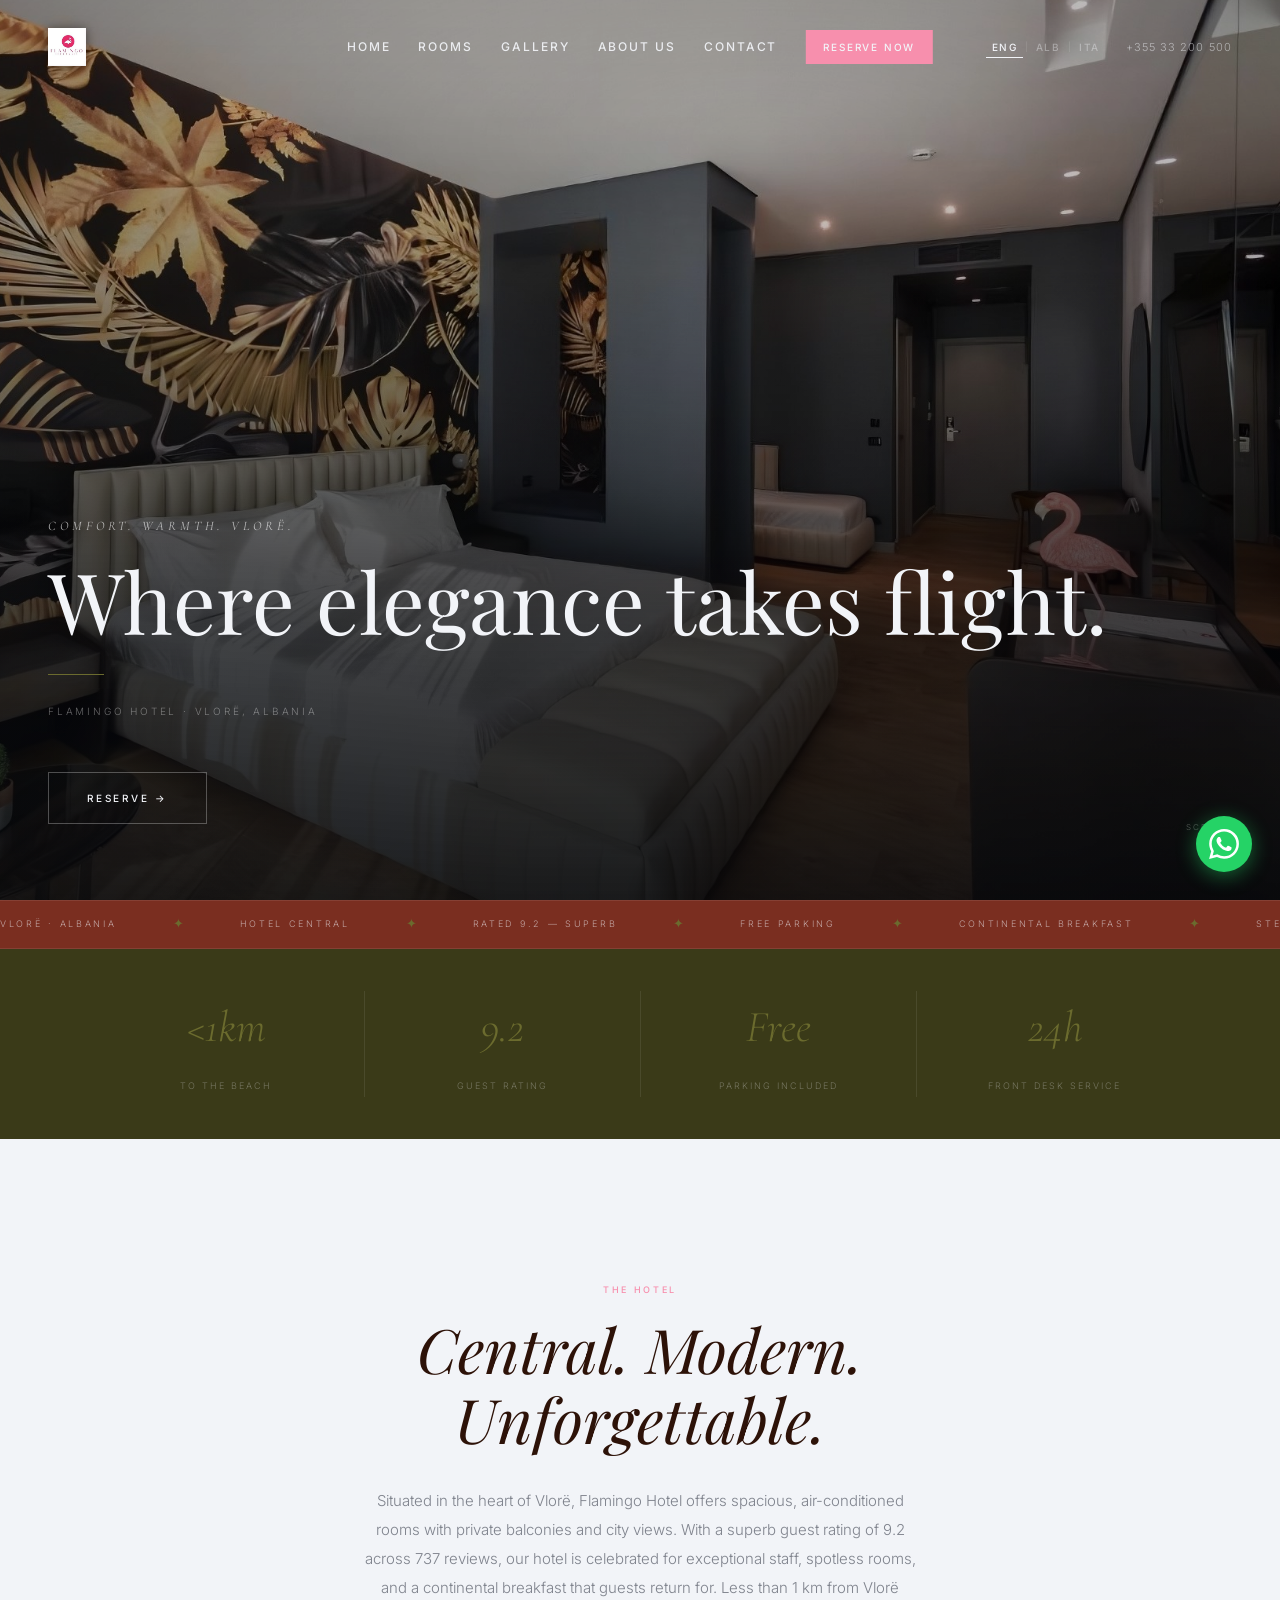
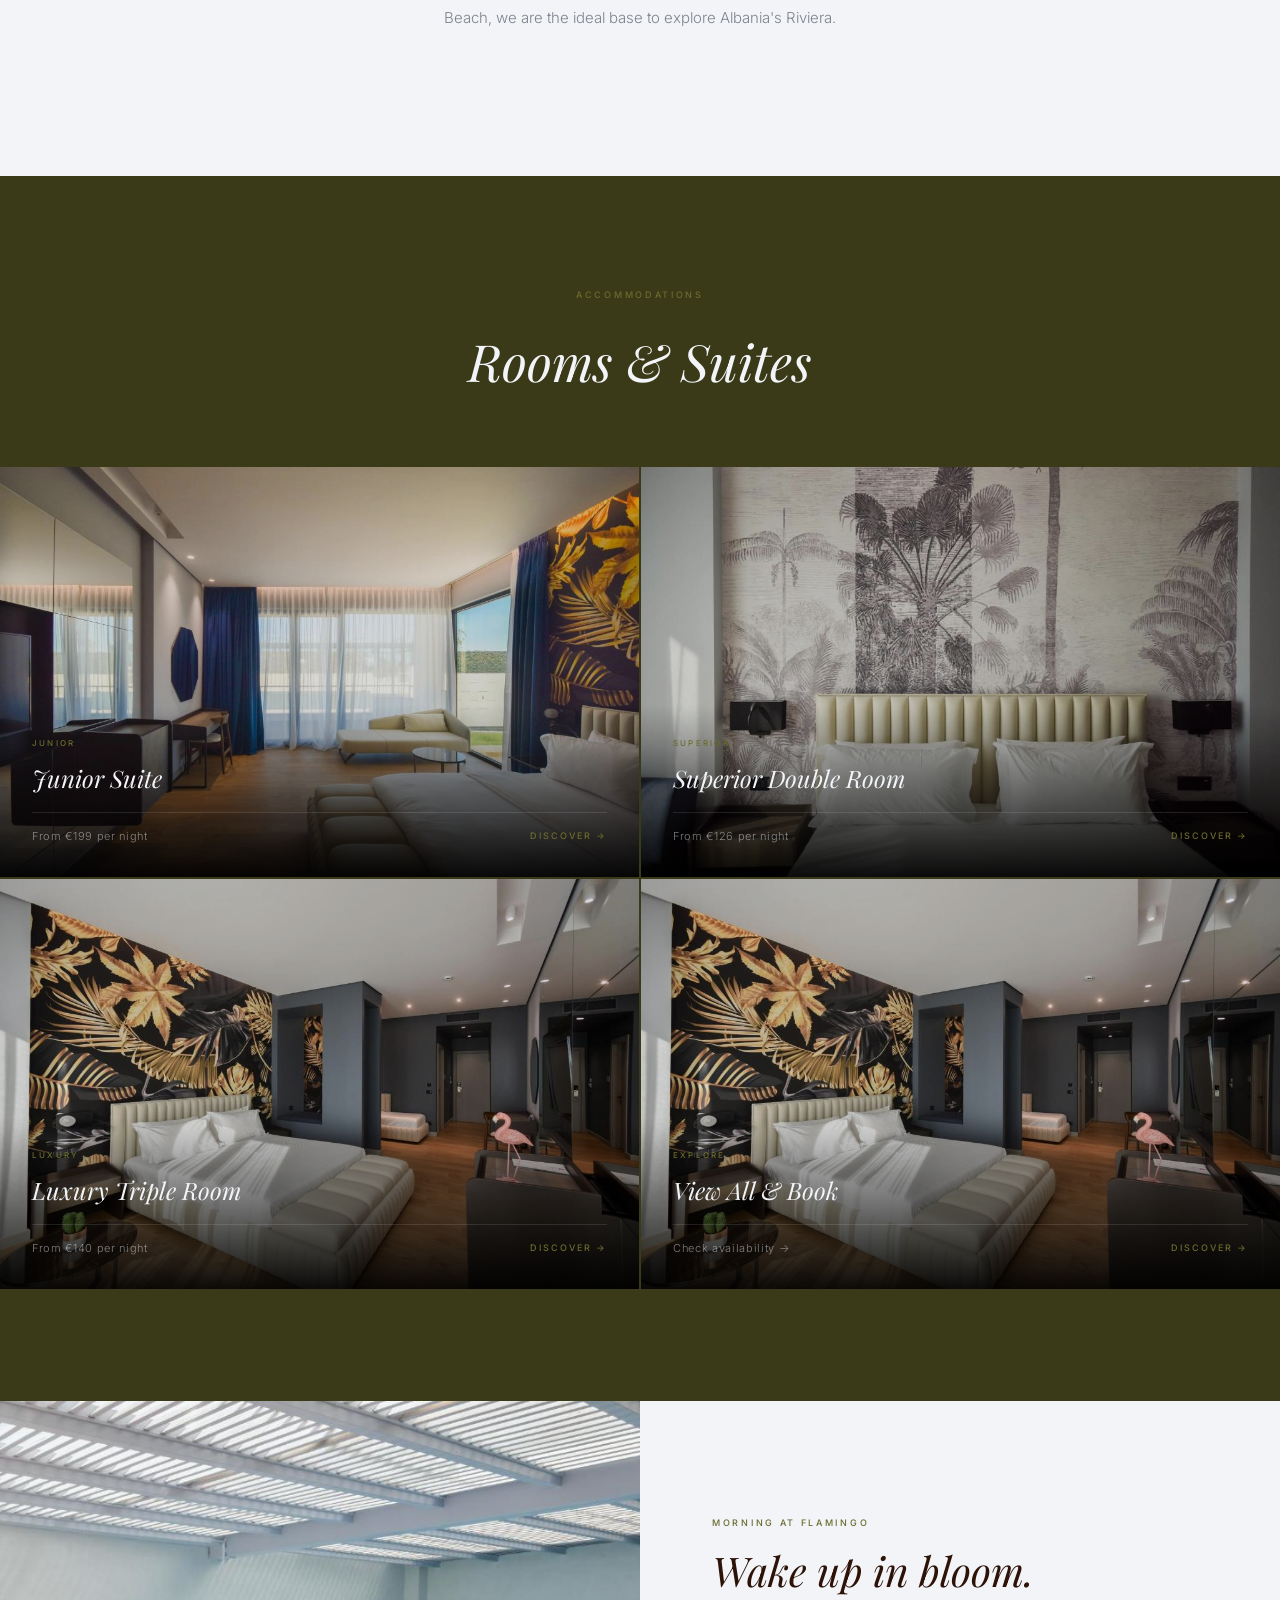
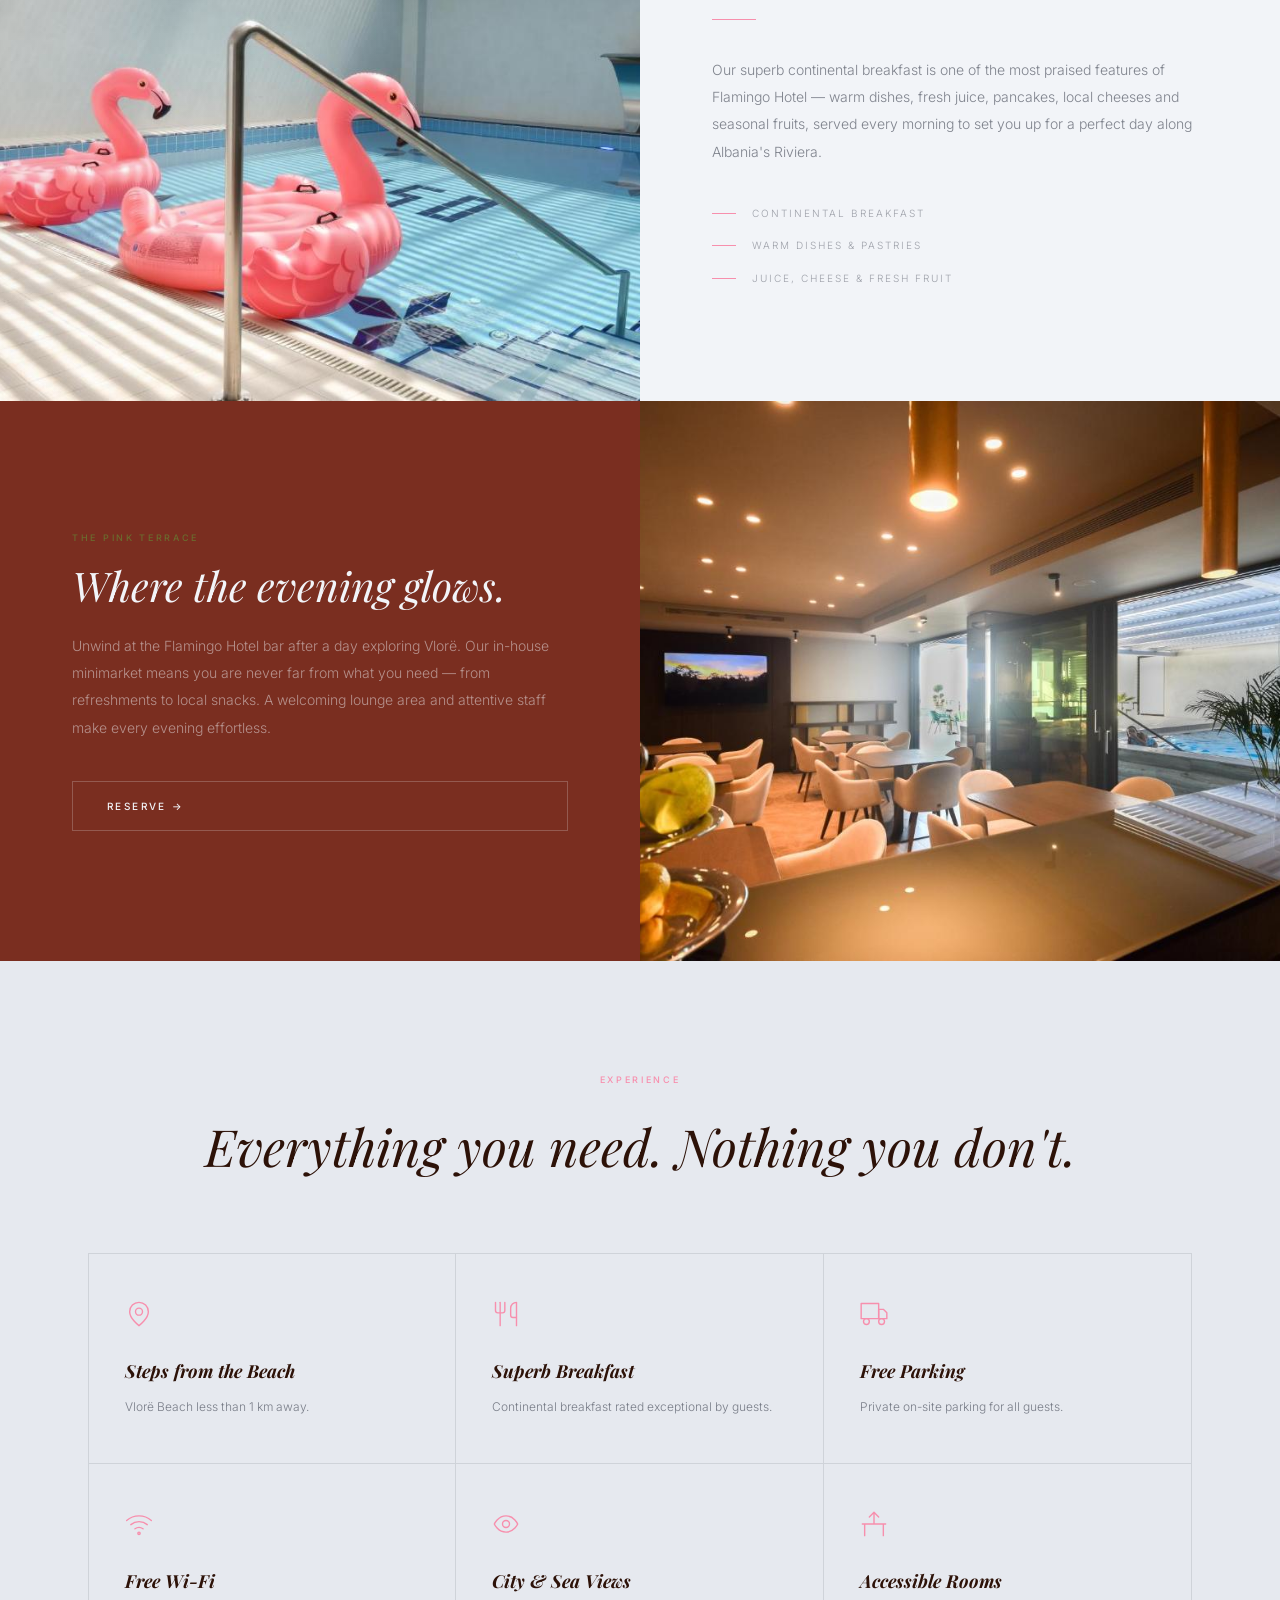
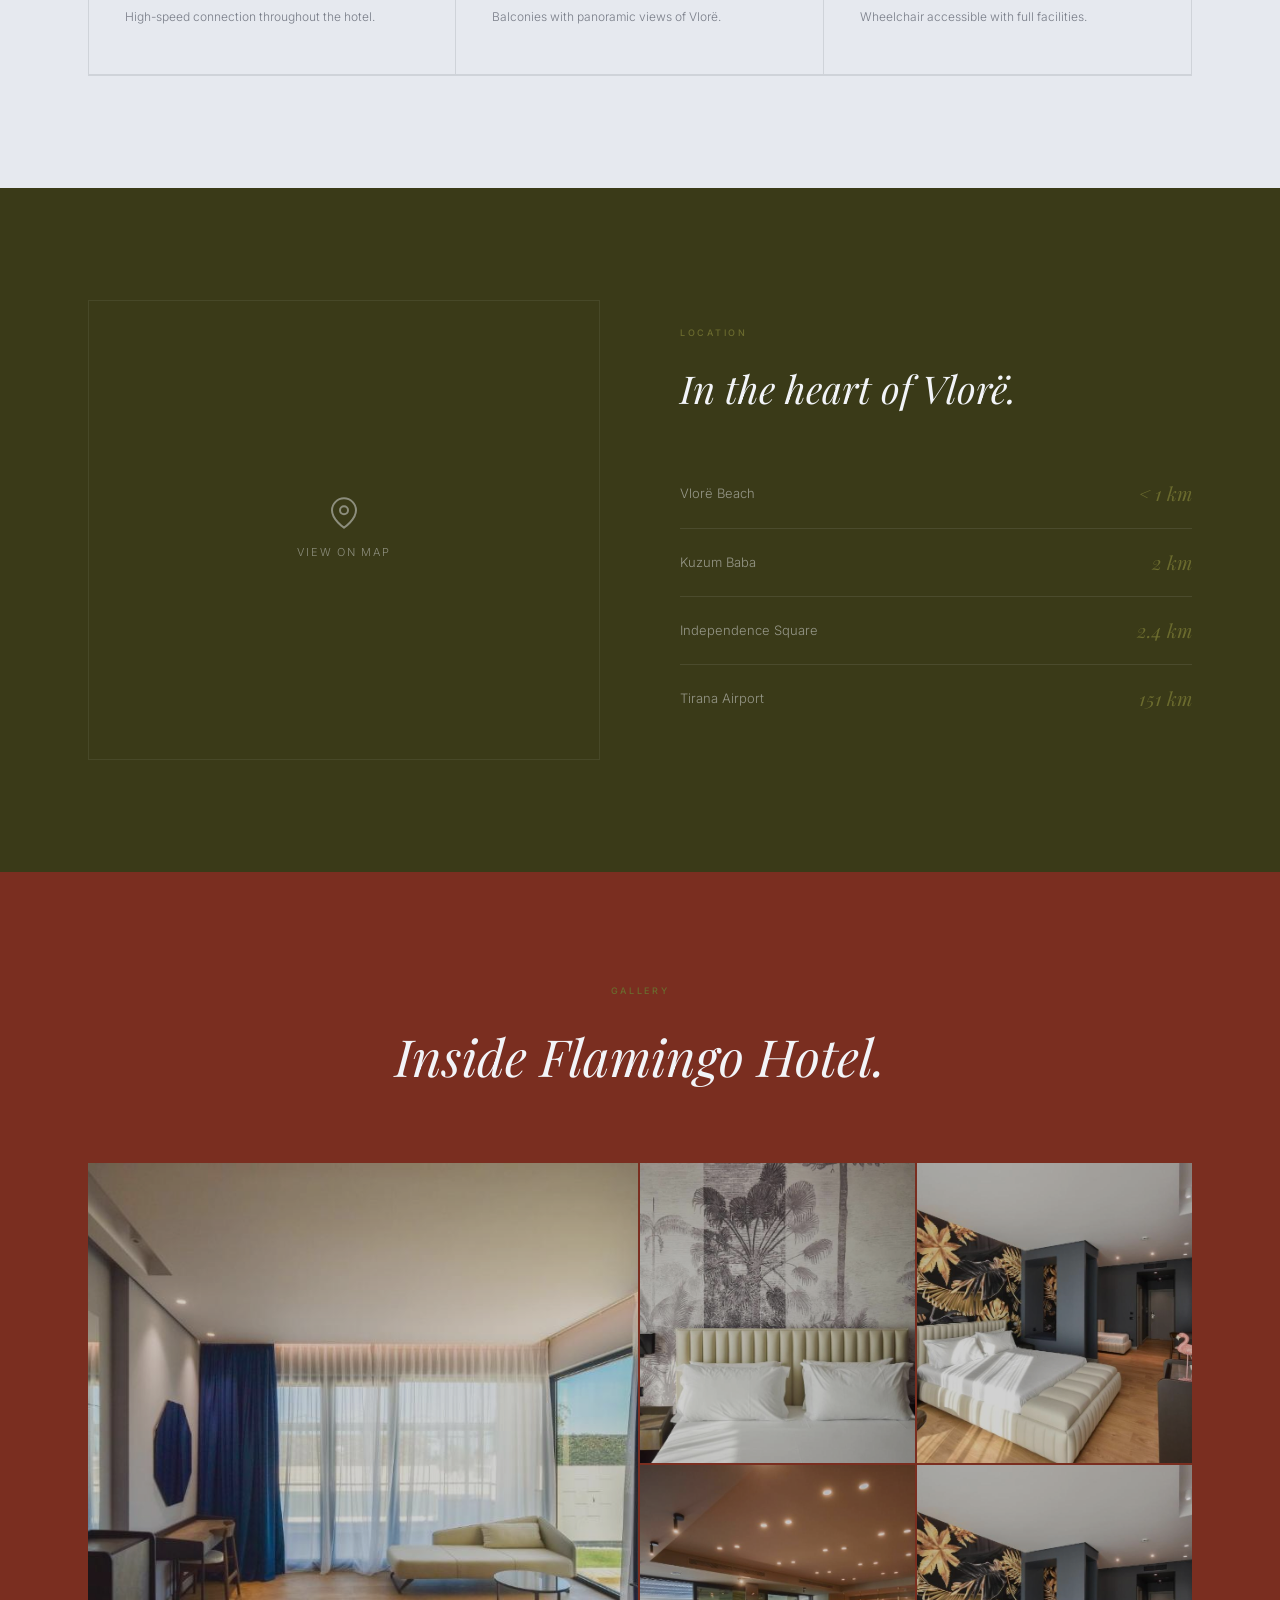
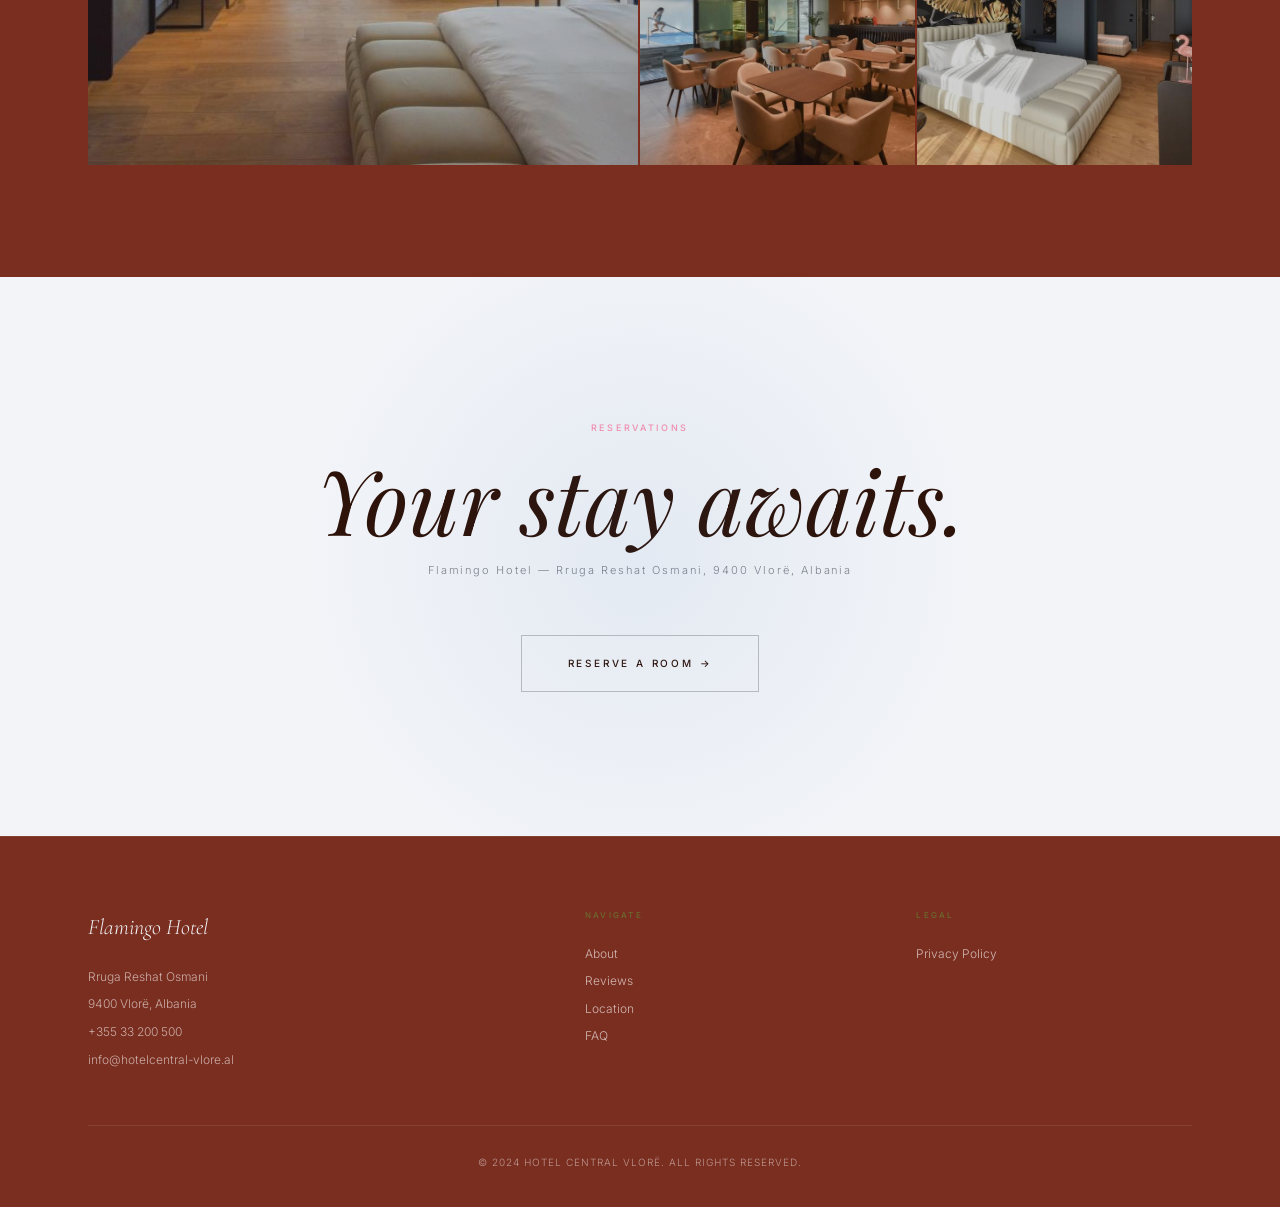
==== commit a0cdecb9: "Update heroes: desktop room shot, mobile r3-hero" ====
--- a/index.html
+++ b/index.html
@@ -22,8 +22,8 @@
     <link rel="preload" as="image"
           href="images/r3-hero.jpg"
           imagesrcset="images/r3-hero.jpg 768w,
-                       images/r3-hero.jpg 1440w,
-                       images/r3-hero.jpg 2160w"
+                       images/hero-desktop.jpg 1440w,
+                       images/hero-desktop.jpg 2160w"
           imagesizes="100vw"
           fetchpriority="high">
     <link rel="preload" as="style" href="https://fonts.googleapis.com/css2?family=Cormorant+Garamond:ital,wght@0,300;0,400;0,600;1,300;1,400;1,600&family=Playfair+Display:ital,wght@0,400;0,600;1,400&family=Inter:wght@300;400;500&display=optional" onload="this.onload=null;this.rel='stylesheet'">
@@ -593,10 +593,10 @@
     <div class="hero-curtain-r"></div>
     <div class="hero-bg" id="heroBg">
         <img class="hero-bg-img"
-            src="images/r3-hero.jpg"
+            src="images/hero-desktop.jpg"
             srcset="images/r3-hero.jpg 768w,
-                    images/r3-hero.jpg 1440w,
-                    images/r3-hero.jpg 2160w"
+                    images/hero-desktop.jpg 1440w,
+                    images/hero-desktop.jpg 2160w"
             sizes="100vw"
             alt="Flamingo Hotel Vlorë exterior"
             fetchpriority="high"
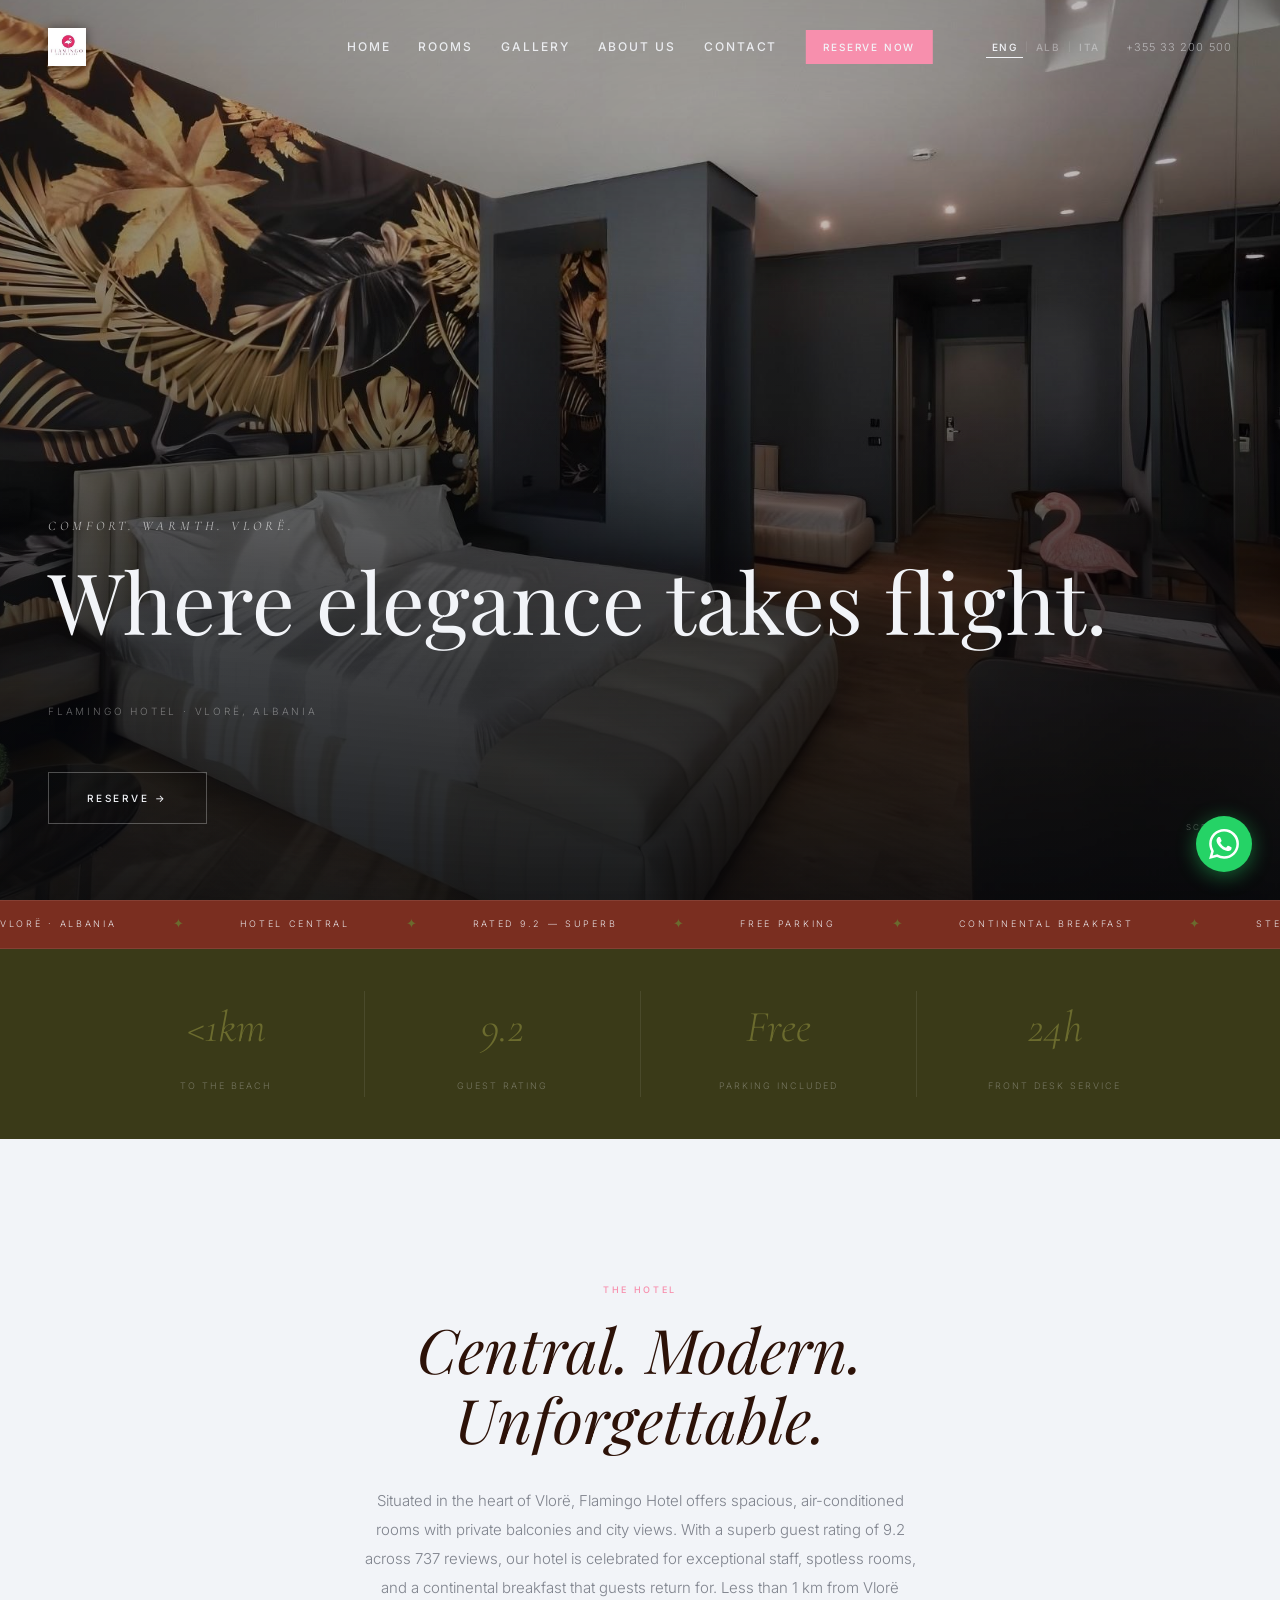
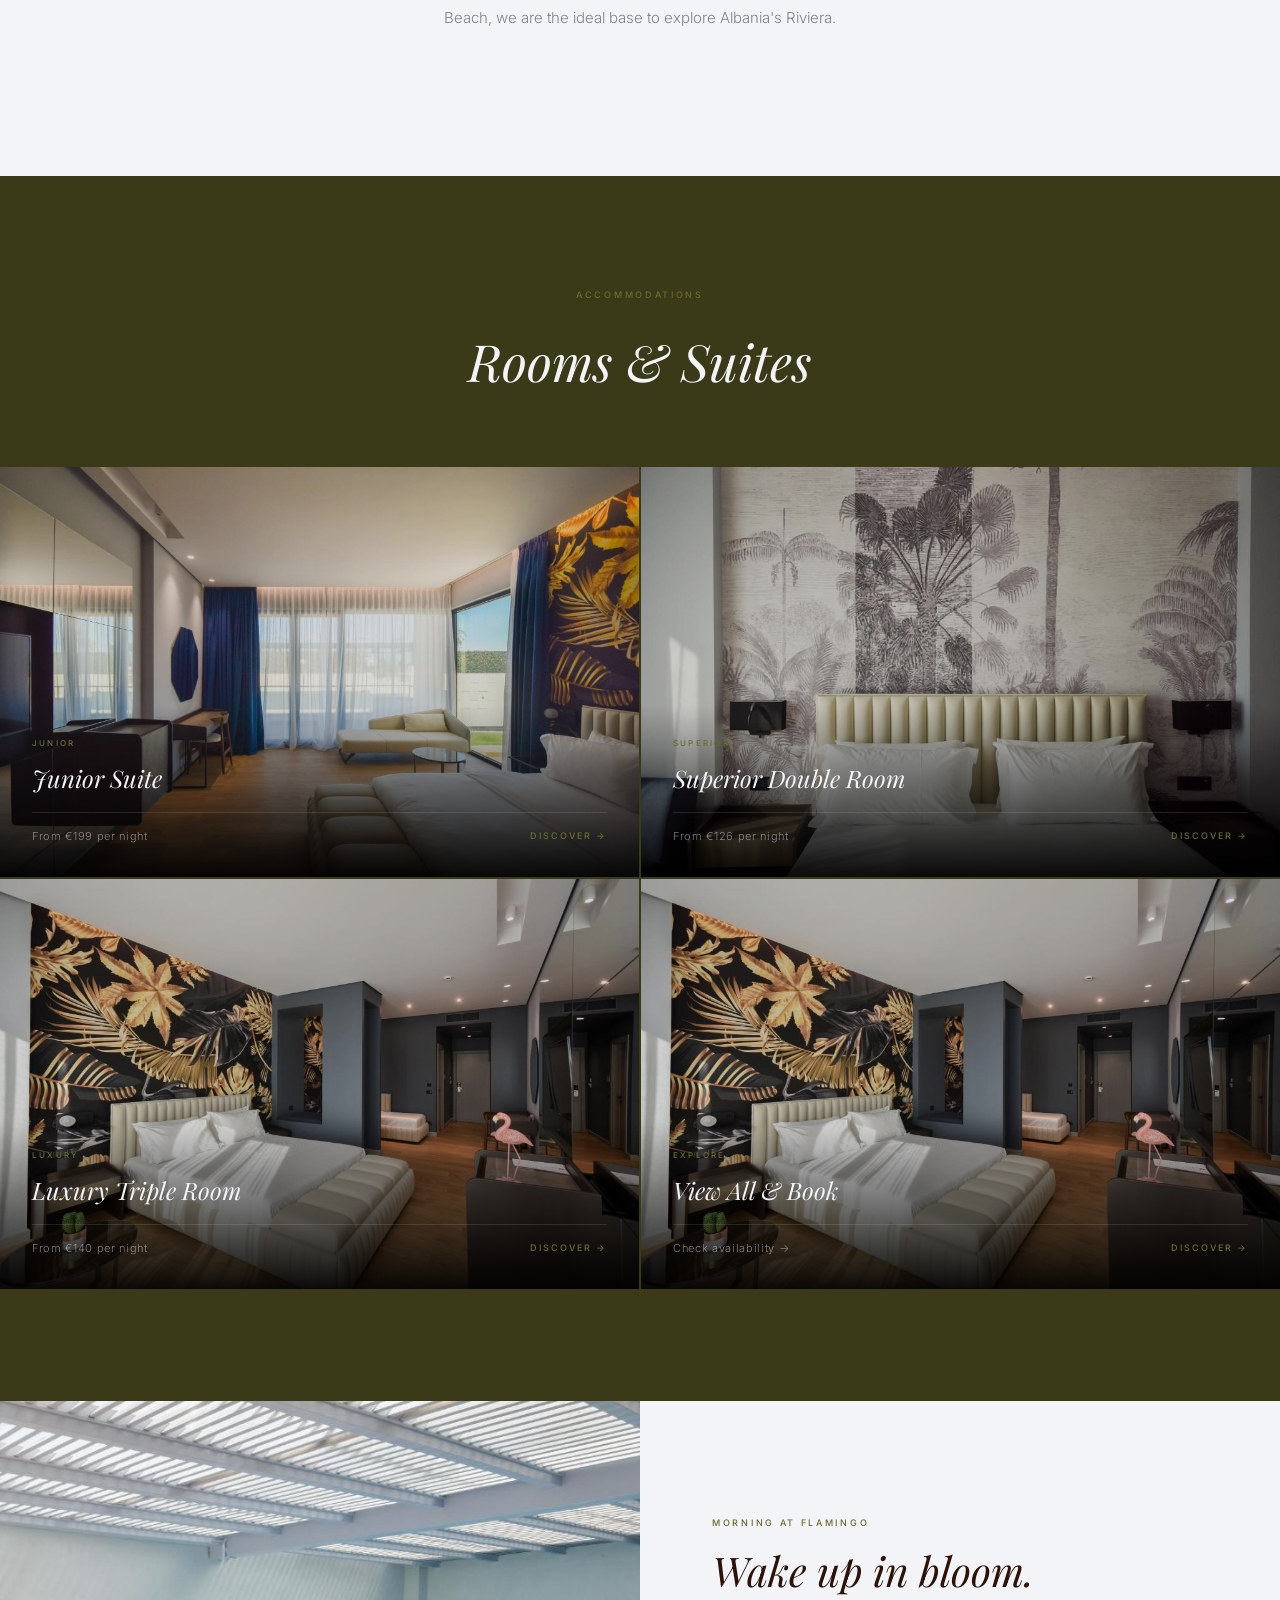
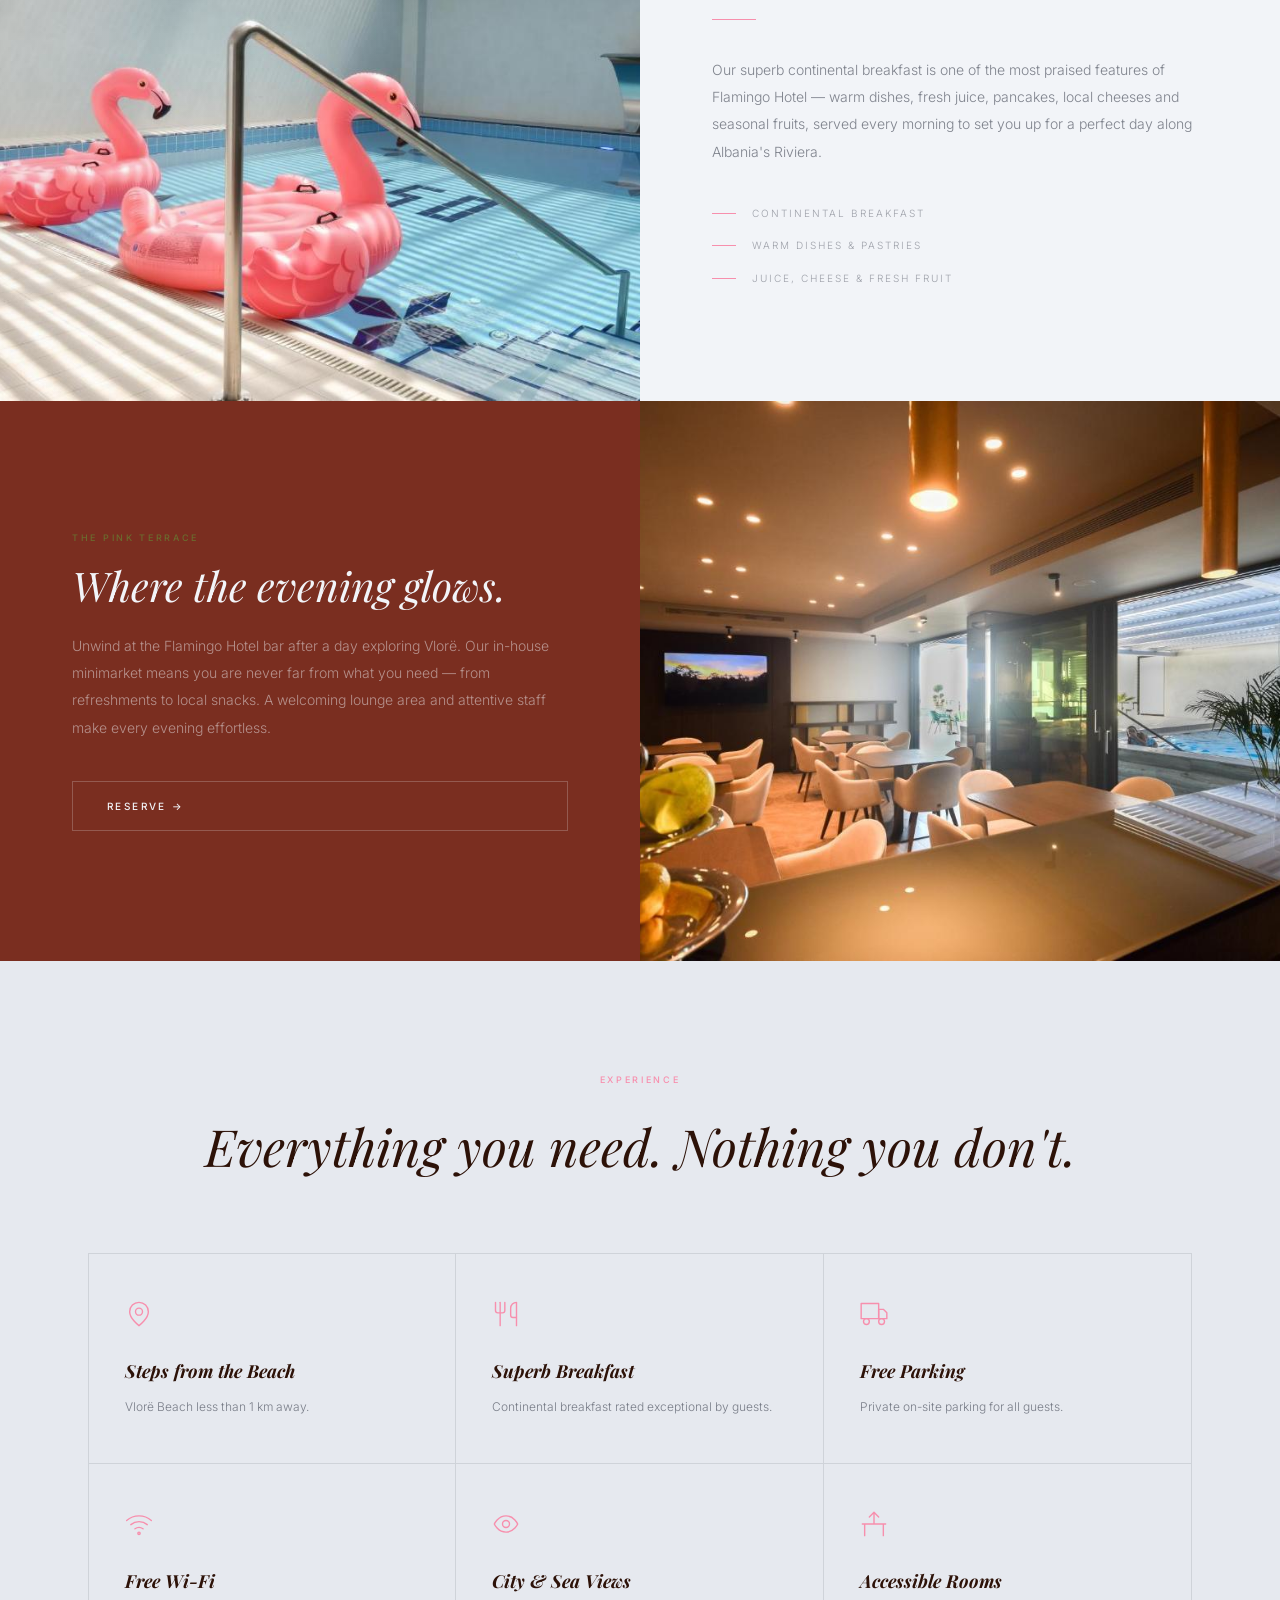
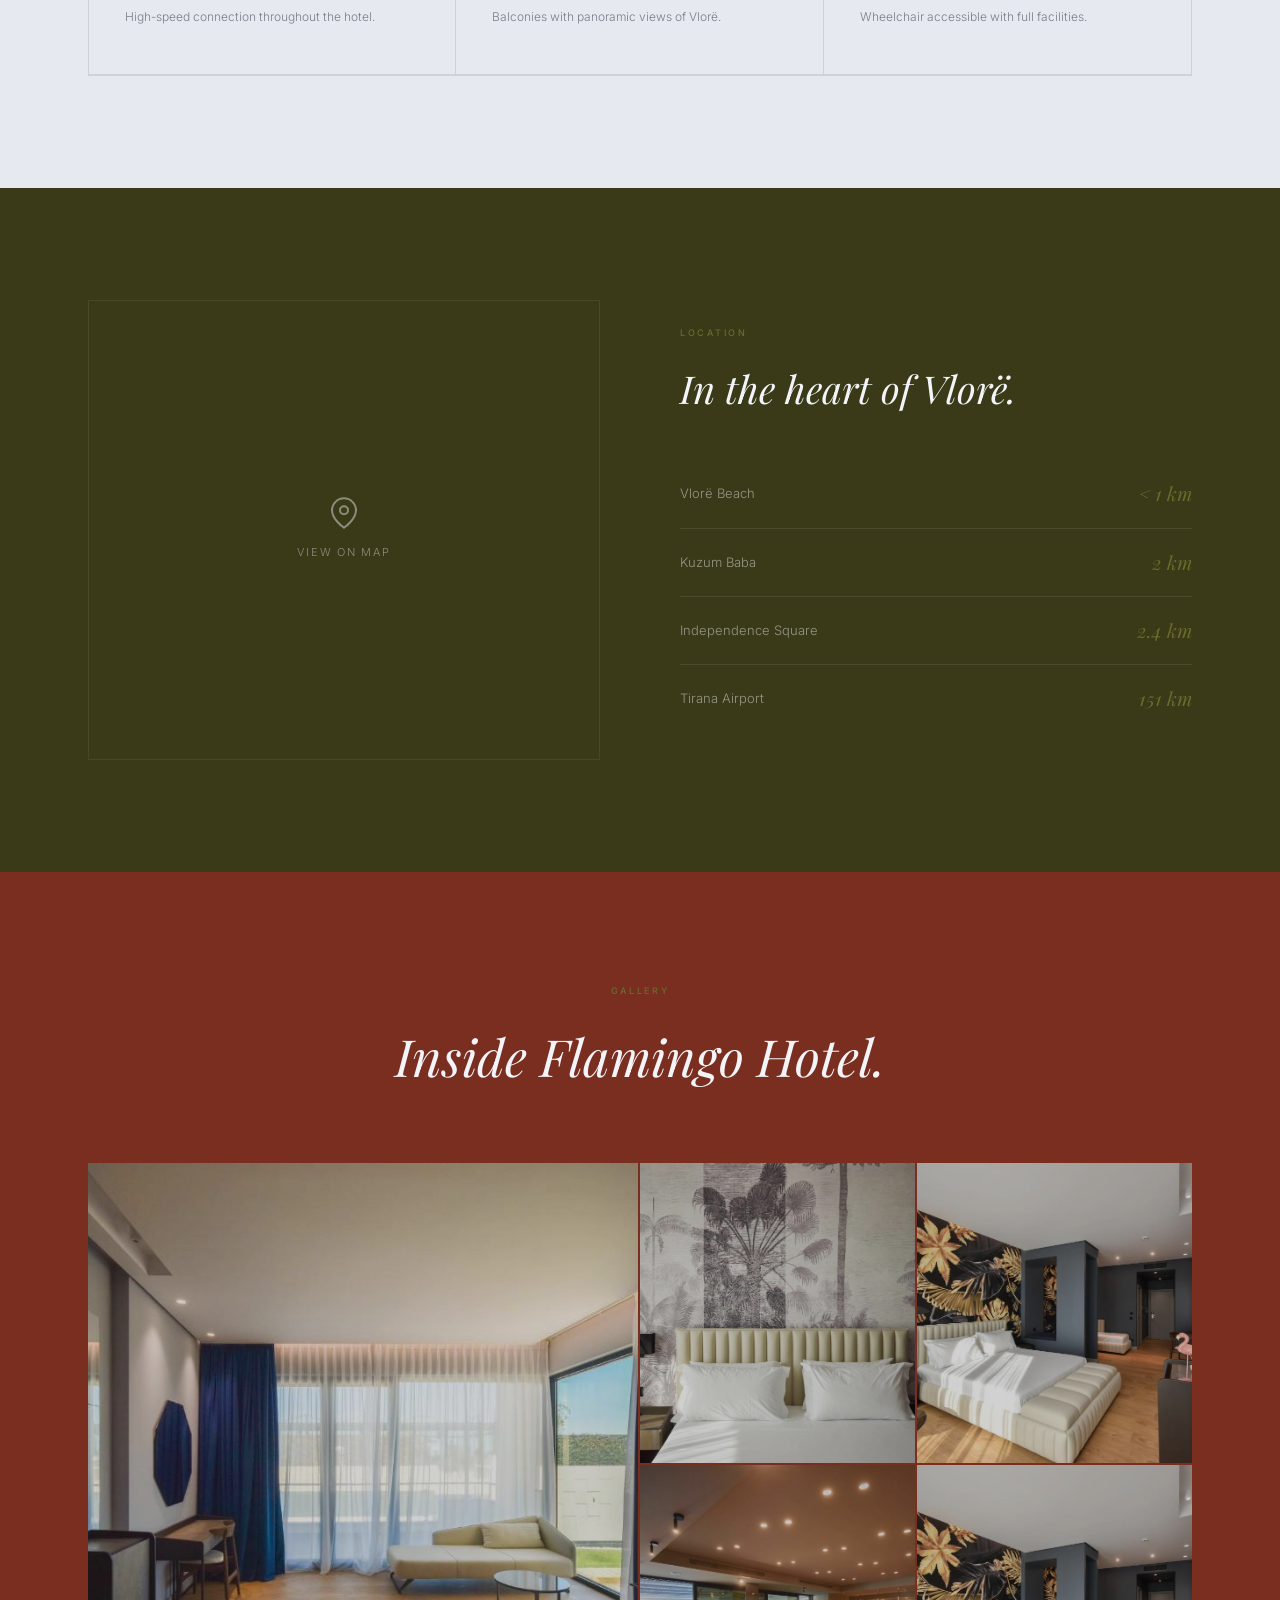
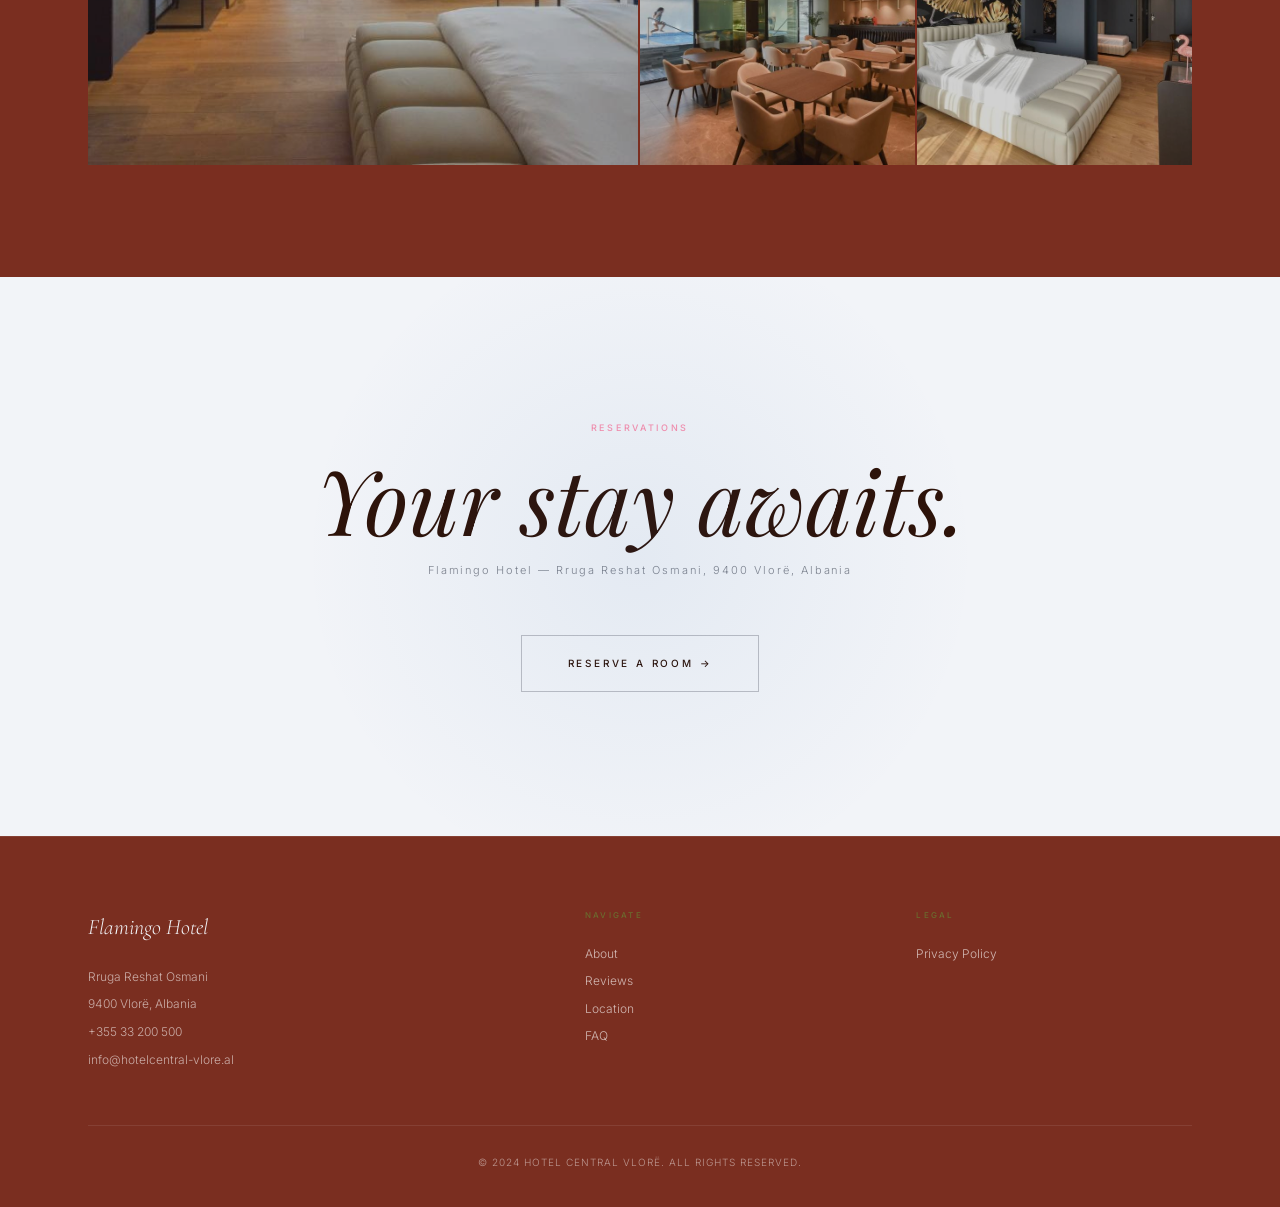
==== commit 3d3afbf6: "Fix contrast, compress images, composited animations, LCP preload" ====
--- a/index.html
+++ b/index.html
@@ -20,7 +20,7 @@
     <link rel="dns-prefetch" href="https://cf.bstatic.com">
     <link rel="dns-prefetch" href="https://panel.bookersdesk.com">
     <link rel="preload" as="image"
-          href="images/r3-hero.jpg"
+          href="images/hero-desktop.jpg"
           imagesrcset="images/r3-hero.jpg 768w,
                        images/hero-desktop.jpg 1440w,
                        images/hero-desktop.jpg 2160w"
@@ -84,7 +84,7 @@
             from { opacity:0; filter:blur(14px); transform:translateY(20px); }
             to   { opacity:1; filter:blur(0);    transform:translateY(0); }
         }
-        @keyframes lineGrow { from { width:0; } to { width:56px; } }
+        @keyframes lineGrow { from { transform:scaleX(0); } to { transform:scaleX(1); } }
         @keyframes scrollPulse {
             0%,100% { opacity:0.2; transform:translateY(0); }
             50%     { opacity:0.75; transform:translateY(10px); }
@@ -273,14 +273,14 @@
             margin-bottom:20px; font-style:italic; font-weight:400;
             opacity:0; animation:fadeUp 0.9s var(--ease-out) forwards 1.4s;
         }
-        .blur-word { display:inline-block; opacity:0; animation:wordIn 0.65s var(--ease-out) forwards; }
+        .blur-word { will-change:transform, opacity, filter; display:inline-block; opacity:0; animation:wordIn 0.65s var(--ease-out) forwards; }
         .hero-title {
             font-family:var(--font-d); font-size:clamp(44px, 6.6vw, 96px);
             font-weight:400; color:var(--white); line-height:1.0; margin-bottom:32px;
         }
         @media(max-width:767px){ .hero-title{ font-size:clamp(38px,9.5vw,64px); } }
 
-        .hero-divider {
+        .hero-divider { transform-origin:left center; will-change:transform;
             width:0; height:1px; background:var(--gold2); margin-bottom:28px;
             animation:lineGrow 0.8s var(--ease-out) forwards 2.9s;
         }
@@ -317,7 +317,7 @@
         .ticker-track { display:flex; white-space:nowrap; animation:ticker 34s linear infinite; }
         .ticker-item {
             font-size:9px; letter-spacing:0.3em; text-transform:uppercase;
-            color:rgba(242,244,248,0.6); padding-right:56px; flex-shrink:0;
+            color:rgba(242,244,248,0.90); padding-right:56px; flex-shrink:0;
         }
         .ticker-dot { color:var(--gold2); margin-right:56px; font-size:13px; line-height:1; flex-shrink:0; }
 
@@ -531,7 +531,7 @@
         @media(prefers-reduced-motion:reduce){
             .reveal,.reveal-left,.reveal-right { transition:opacity 0.3s; transform:none !important; }
             .hero-bg { transform:none !important; }
-            .blur-word { animation:fadeUp 0.4s ease forwards; }
+            .blur-word { will-change:transform, opacity, filter; animation:fadeUp 0.4s ease forwards; }
             .ticker-track { animation:none; }
         }
 
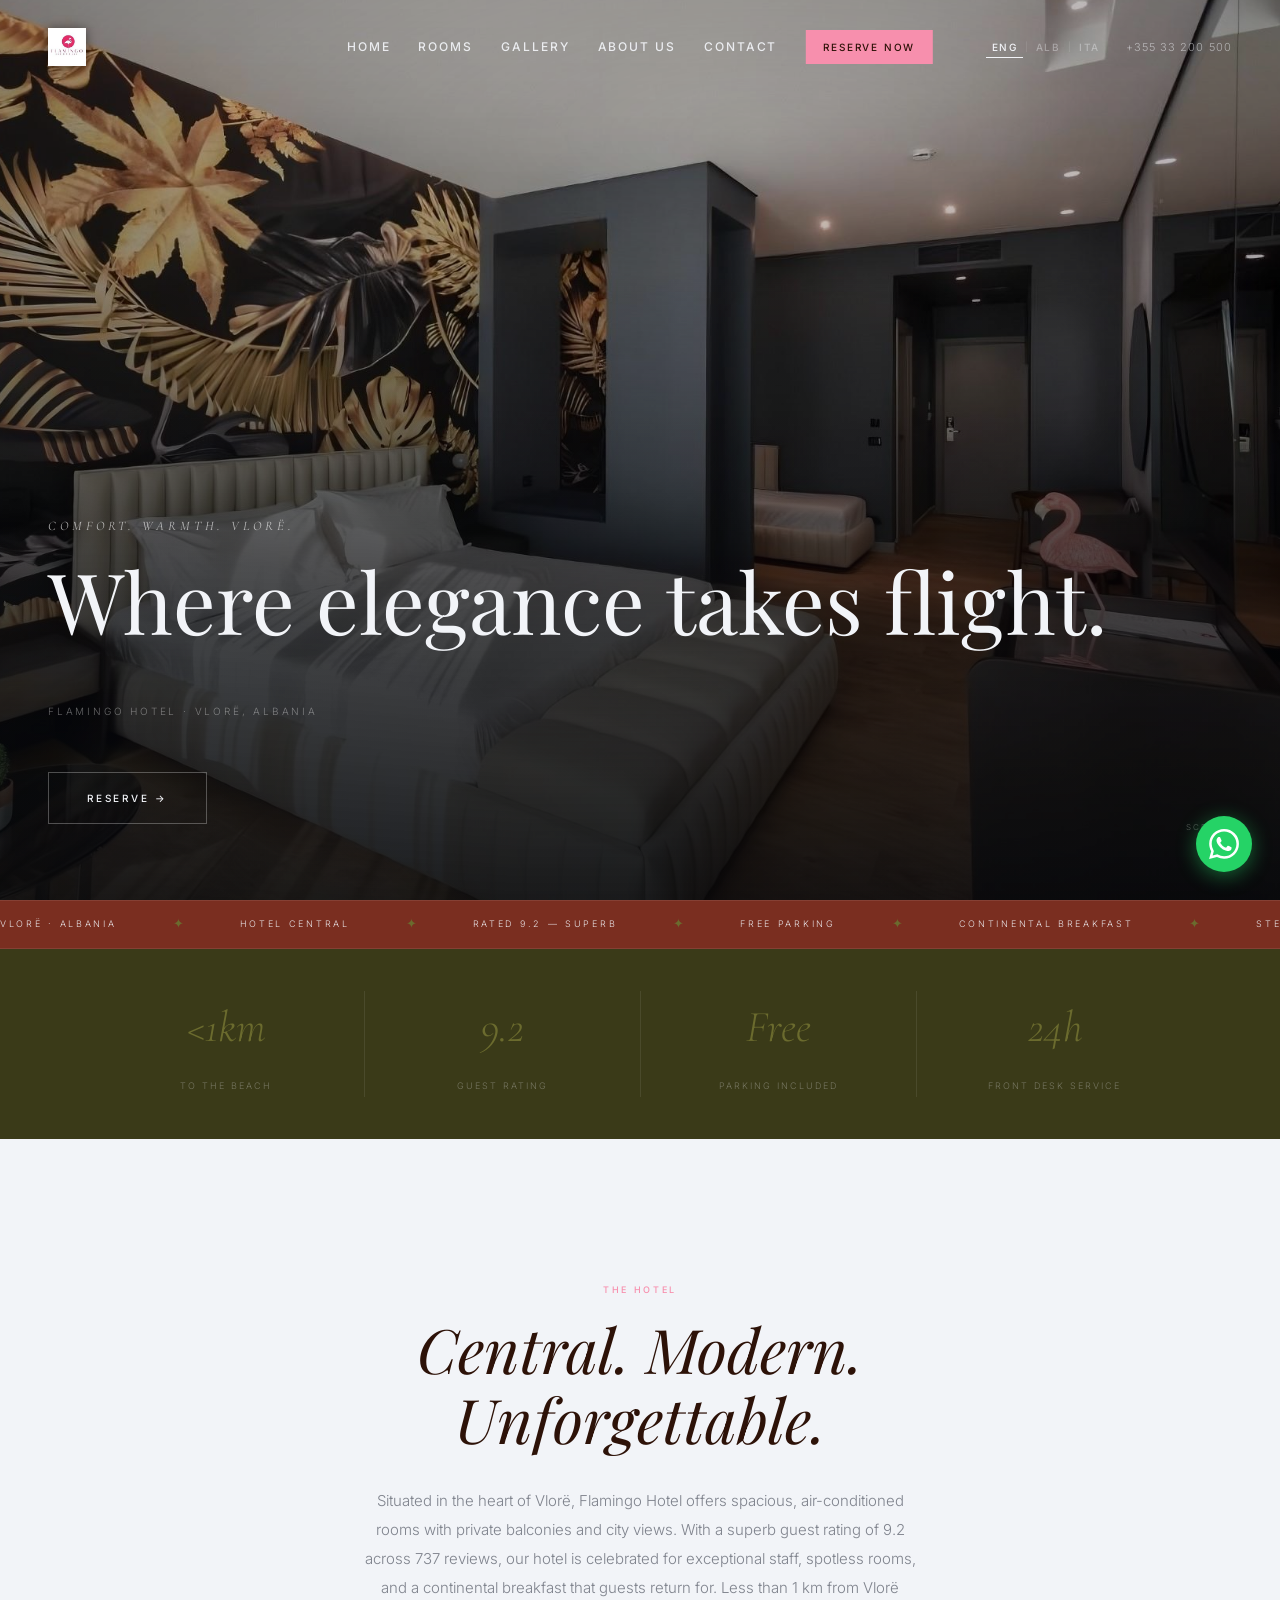
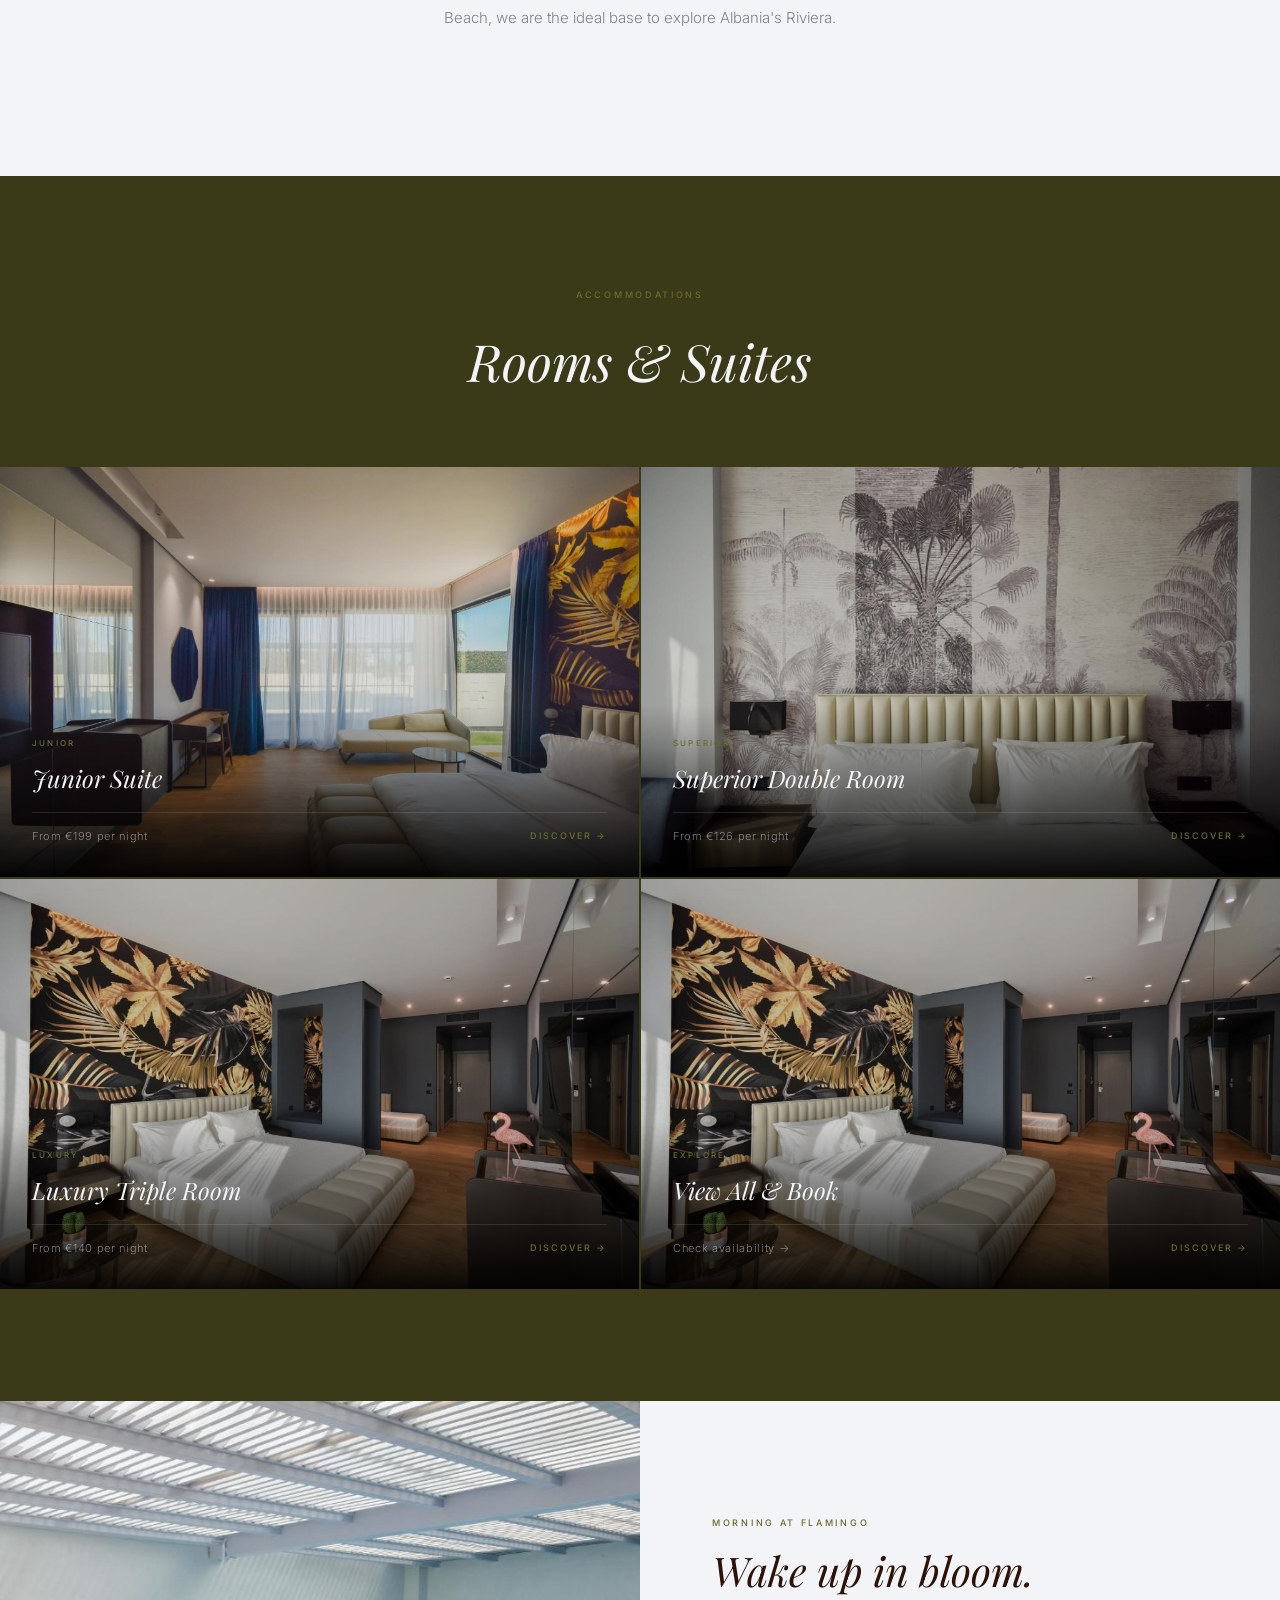
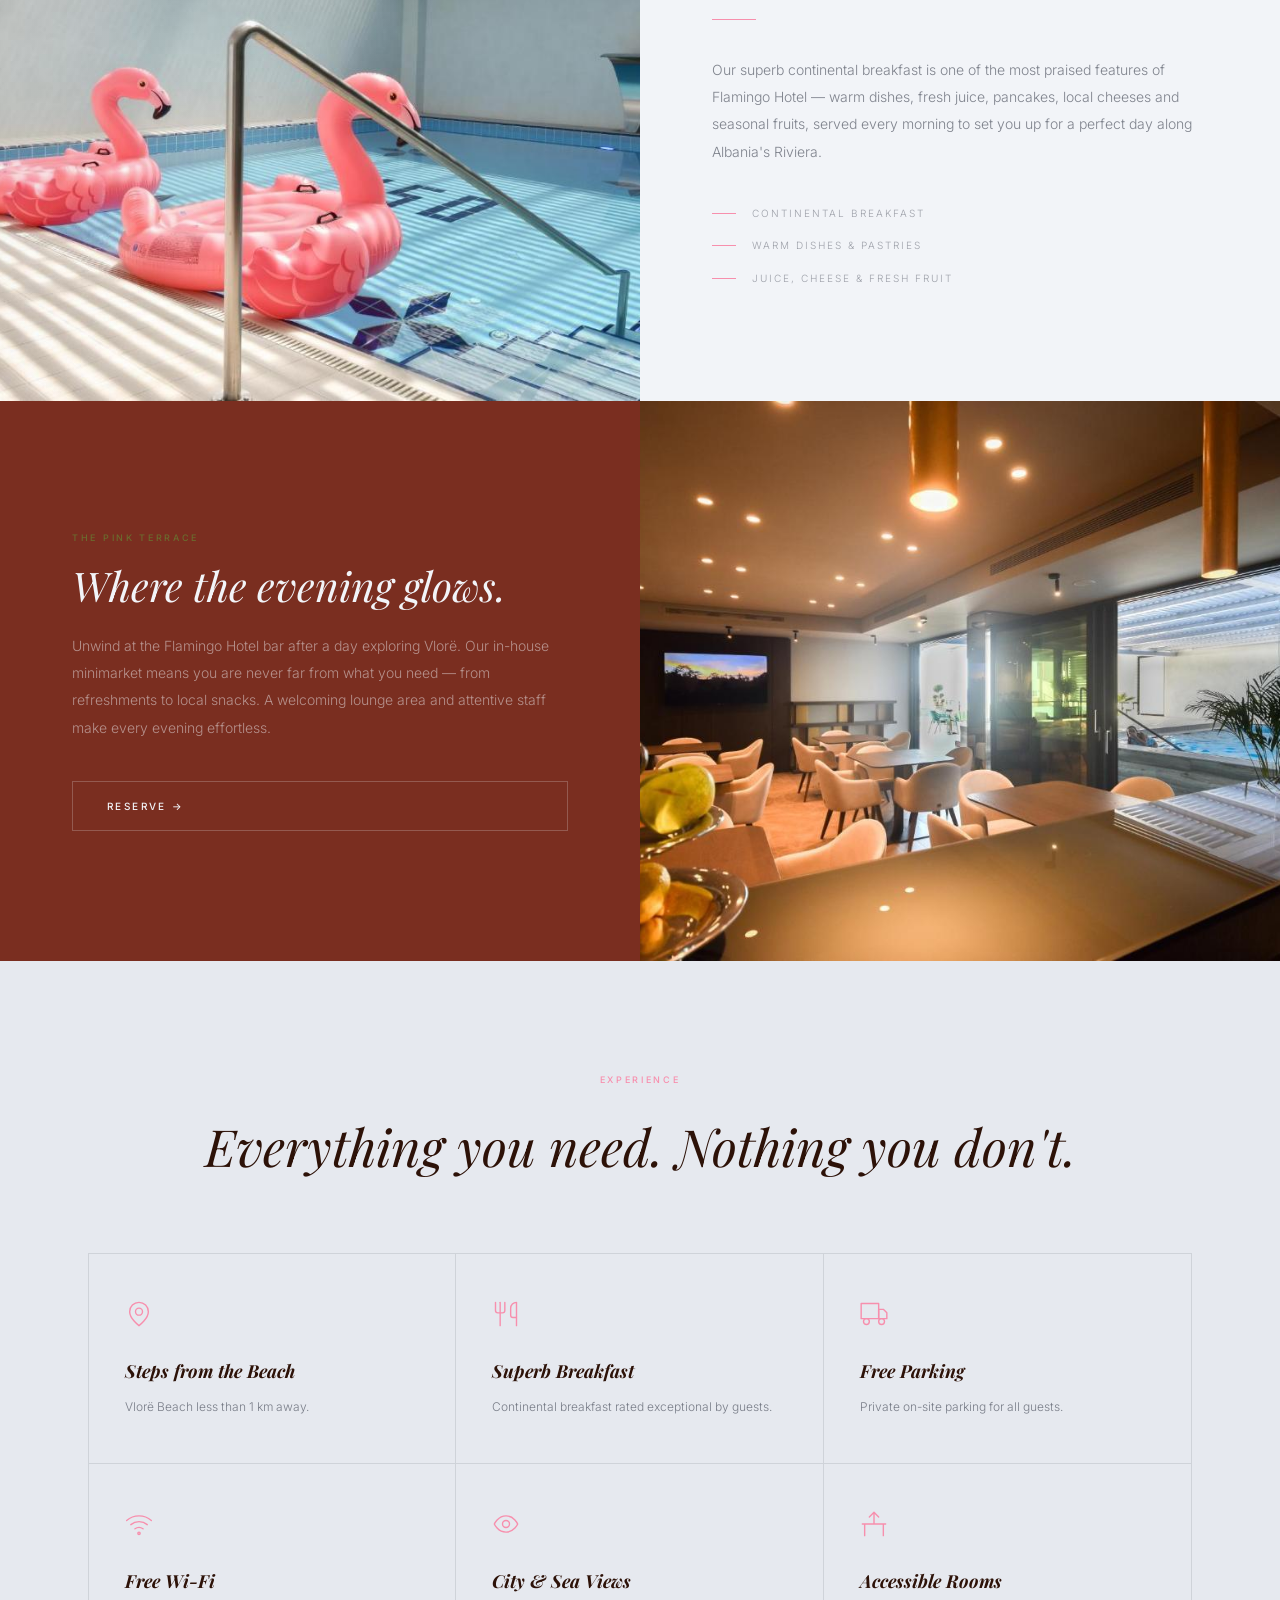
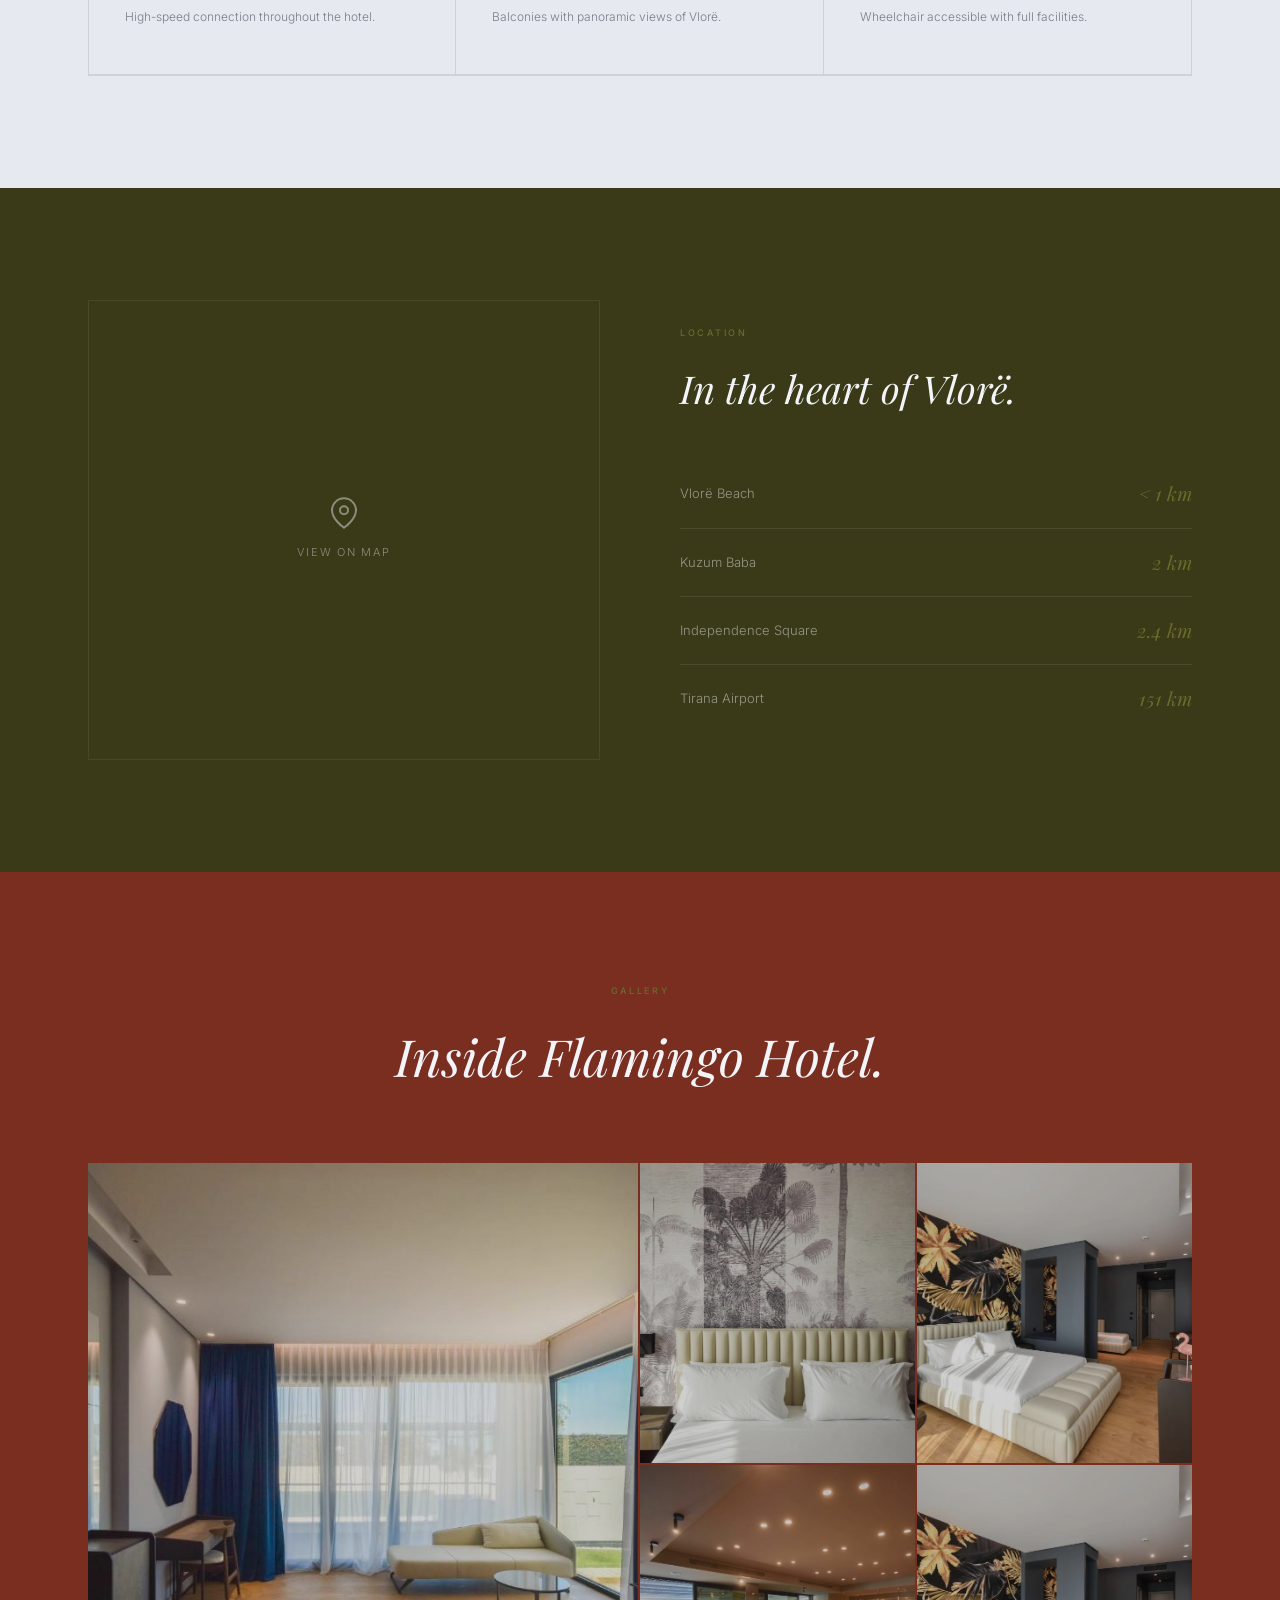
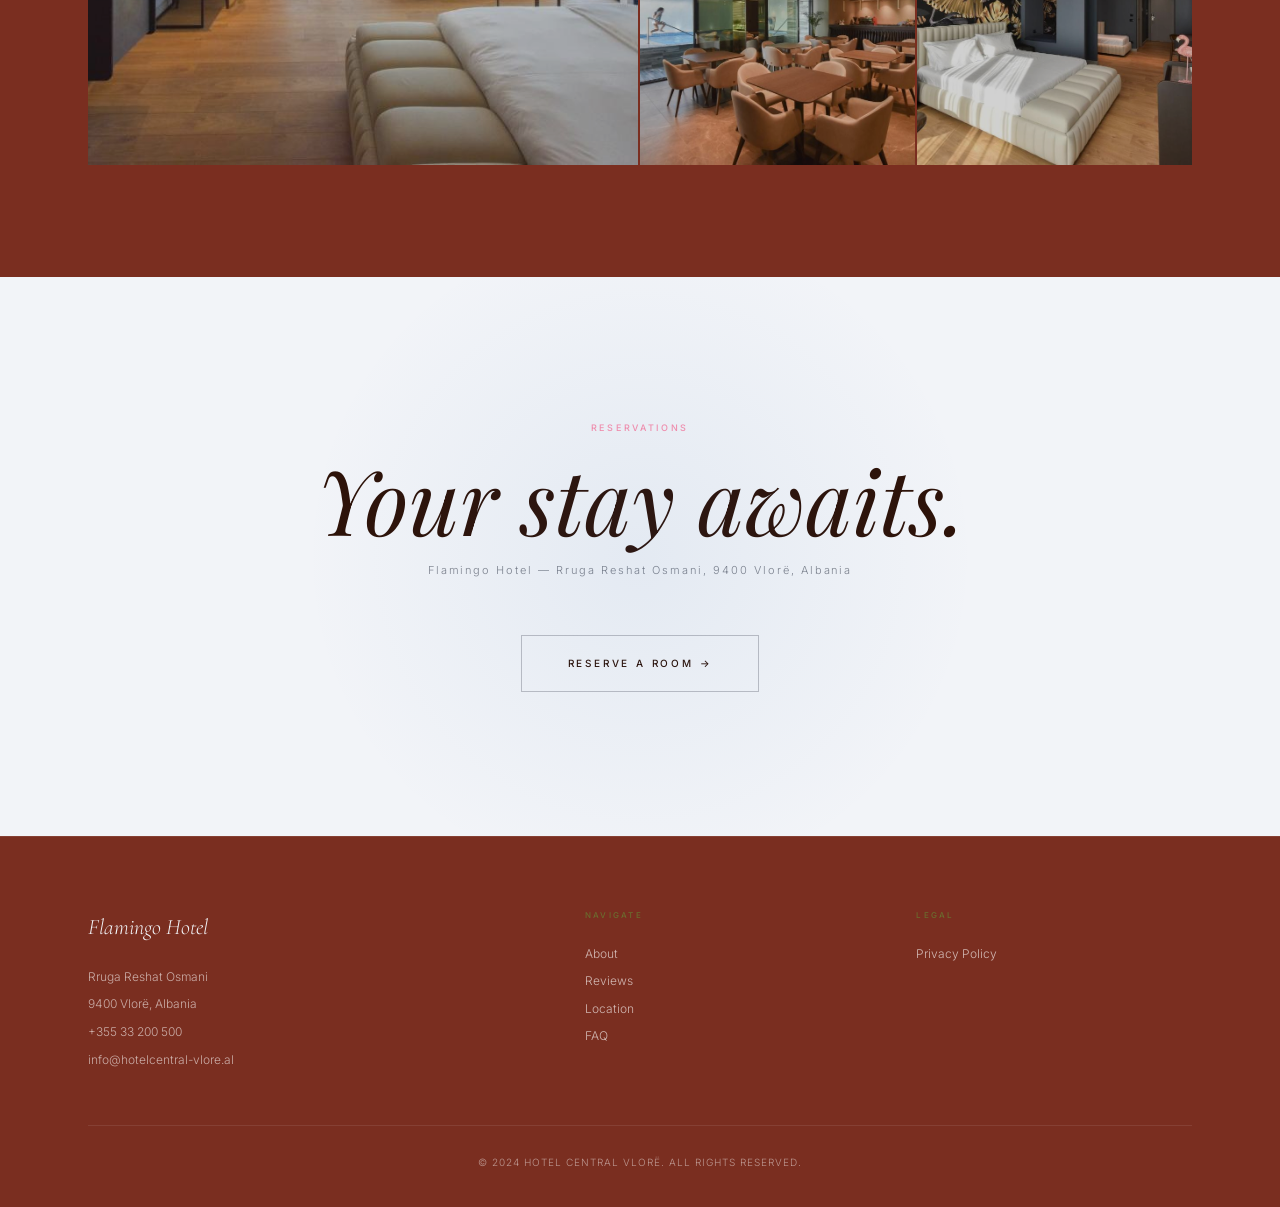
==== commit 6e689c00: "Fix nav CTA contrast: dark ink text on flamingo pink buttons" ====
--- a/index.html
+++ b/index.html
@@ -144,7 +144,7 @@
         .nav-cta-btn {
             font-family:var(--font-s); font-size:10px; letter-spacing:0.18em;
             text-transform:uppercase; font-weight:500;
-            background:var(--gold); color:var(--white);
+            background:var(--gold); color:var(--ink);
             padding:9px 18px; border:none; cursor:pointer;
             transition:background 0.25s, opacity 0.25s;
         }
@@ -177,11 +177,11 @@
         .mob-nav-cta {
             font-family:var(--font-s); font-size:10px; letter-spacing:0.16em;
             text-transform:uppercase; font-weight:500;
-            background:var(--gold); color:var(--white);
+            background:var(--gold); color:var(--ink);
             padding:7px 14px; text-decoration:none;
             transition:background 0.25s; white-space:nowrap;
         }
-        .mob-nav-cta:hover { background:var(--gold2); }
+        .mob-nav-cta:hover { background:var(--gold2); color:var(--white); }
         @media(max-width:768px){
             nav { padding:14px 20px; }
             nav.scrolled { padding:14px 20px; }
